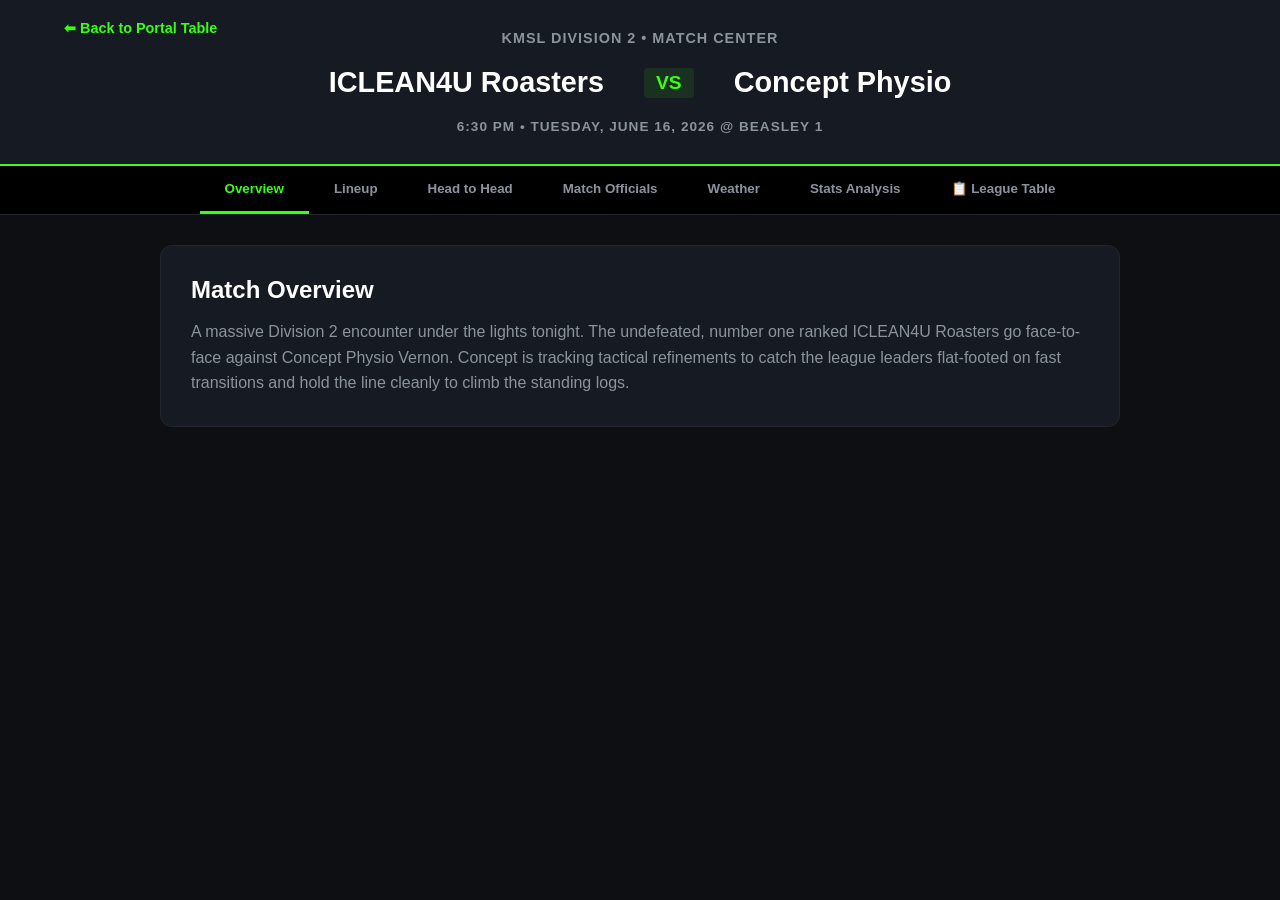
==== match-report.html @ e904fe60 "Add files via upload" ====
<!DOCTYPE html>
<html lang="en">
<head>
    <meta charset="UTF-8">
    <meta name="viewport" content="width=device-width, initial-scale=1.0">
    <title>KMSL Match Center | Live Report</title>
    <link rel="stylesheet" href="styles.css">
    <style>
        .match-center-header { background: #161a22; border-bottom: 2px solid var(--accent); padding: 30px 10%; text-align: center; position: relative; }
        .back-link { position: absolute; top: 20px; left: 5%; color: var(--accent); text-decoration: none; font-weight: 600; font-size: 0.9rem; }
        .match-vs-display { display: flex; align-items: center; justify-content: center; gap: 40px; margin: 20px 0; font-size: 1.8rem; font-weight: 800; }
        .match-meta-info { color: var(--text-muted); font-size: 0.9rem; font-weight: 600; text-transform: uppercase; letter-spacing: 1px; }
        .match-tabs-navbar { display: flex; justify-content: center; background: #000; border-bottom: 1px solid #21262d; overflow-x: auto; }
        .match-tab-btn { background: transparent; border: none; color: var(--text-muted); padding: 15px 25px; font-weight: 600; cursor: pointer; border-bottom: 3px solid transparent; white-space: nowrap; transition: 0.2s; }
        .match-tab-btn.active, .match-tab-btn:hover { color: var(--accent); border-bottom-color: var(--accent); }
        .content-container { max-width: 1000px; margin: 30px auto; padding: 0 20px; }
        .report-tab-pane { background: var(--card-dark); border: 1px solid #21262d; border-radius: 12px; padding: 30px; display: none; animation: fadeIn 0.3s ease; }
        .report-tab-pane.active { display: block; }
        .grid-2col { display: grid; grid-template-columns: repeat(auto-fit, minmax(280px, 1fr)); gap: 20px; }
        .metric-line { display: flex; justify-content: space-between; padding: 10px 0; border-bottom: 1px solid #21262d; font-size: 0.95rem; }
    </style>
</head>
<body>

    <!-- STAGE HEADER CONTROLS -->
    <header class="match-center-header">
        <a href="index.html" class="back-link">⬅ Back to Portal Table</a>
        <div class="match-meta-info">KMSL Division 2 • Match Center</div>
        <div class="match-vs-display">
            <span id="homeTeamName">Home Team</span>
            <span style="color:var(--accent); font-size: 1.2rem; background: rgba(57,255,20,0.1); padding: 4px 12px; border-radius: 4px;">VS</span>
            <span id="awayTeamName">Visiting Team</span>
        </div>
        <div id="matchTimeLocation" class="match-meta-info" style="color:var(--text-muted); font-size:0.85rem;">6:30 PM @ Beasley 1</div>
    </header>

    <!-- LIVE SUB-TAB NAVIGATION STRIP -->
    <nav class="match-tabs-navbar">
        <button class="match-tab-btn active" onclick="switchReportTab(event, 'overview')">Overview</button>
        <button class="match-tab-btn" onclick="switchReportTab(event, 'lineup')">Lineup</button>
        <button class="match-tab-btn" onclick="switchReportTab(event, 'h2h')">Head to Head</button>
        <button class="match-tab-btn" onclick="switchReportTab(event, 'officials')">Match Officials</button>
        <button class="match-tab-btn" onclick="switchReportTab(event, 'weather')">Weather</button>
        <button class="match-tab-btn" onclick="switchReportTab(event, 'stats')">Stats Analysis</button>
        <button class="match-tab-btn" onclick="window.location.href='index.html#standings-section'">📋 League Table</button>
    </nav>

    <!-- WORKSPACE RELEASES PANES -->
    <main class="content-container">
        
        <!-- 1. OVERVIEW PANE -->
        <div id="overview" class="report-tab-pane active">
            <h2>Match Overview</h2>
            <p id="overviewText" style="margin-top:15px; color:var(--text-muted); line-height:1.6;"></p>
        </div>

        <!-- 2. LINEUP PANE -->
        <div id="lineup" class="report-tab-pane">
            <h2>Official Team Lineups</h2>
            <div class="grid-2col" style="margin-top:20px;">
                <div>
                    <h3 id="lineupHomeTitle" style="color:var(--accent); margin-bottom:10px;">Home</h3>
                    <div id="homeLineupList" style="color:var(--text-muted); line-height:1.8;">Roster data locked until match check-in.</div>
                </div>
                <div>
                    <h3 id="lineupAwayTitle" style="color:var(--accent); margin-bottom:10px;">Away</h3>
                    <div id="awayLineupList" style="color:var(--text-muted); line-height:1.8;">Roster data locked until match check-in.</div>
                </div>
            </div>
        </div>

        <!-- 3. HEAD TO HEAD PANE -->
        <div id="h2h" class="report-tab-pane">
            <h2>Historical Comparison</h2>
            <div style="margin-top:20px;">
                <div class="metric-line"><span>Recent Match Forms</span><span style="color:var(--accent)">W - D - W vs L - L - W</span></div>
                <div class="metric-line"><span>Average Goals Per Match</span><span>3.2 vs 1.1</span></div>
                <div class="metric-line"><span>Clean Sheets Cleared</span><span>4 vs 1</span></div>
            </div>
        </div>

        <!-- 4. OFFICIALS PANE -->
        <div id="officials" class="report-tab-pane">
            <h2>Match Official Appointments</h2>
            <div style="margin-top:15px; color:var(--text-muted);">
                <p><strong>Center Referee:</strong> Appointed by KMSL Ref Association Pool</p>
                <p style="margin-top:10px;"><strong>Assistant Referee 1:</strong> Assigned Pool Official</p>
                <p style="margin-top:10px;"><strong>Assistant Referee 2:</strong> Assigned Pool Official</p>
            </div>
        </div>

        <!-- 5. WEATHER PANE -->
        <div id="weather" class="report-tab-pane">
            <h2>Pitch Conditions & Forecast</h2>
            <div style="margin-top:15px; color:var(--text-muted);">
                <p>☀️ <strong>Condition:</strong> Clear Skies</p>
                <p style="margin-top:10px;">🌡️ <strong>Temperature:</strong> 24°C / 75°F (Kickoff)</p>
                <p style="margin-top:10px;">💨 <strong>Wind Metrics:</strong> 8 km/h NW</p>
            </div>
        </div>

        <!-- 6. STATS PANE -->
        <div id="stats" class="report-tab-pane">
            <h2>Team Scoring Metrics</h2>
            <div style="margin-top:20px;">
                <div class="metric-line"><span>Attacking Intensity</span><span>High vs Counter-Attack Baseline</span></div>
                <div class="metric-line"><span>Possession Index Avg</span><span>58% vs 42%</span></div>
            </div>
        </div>

    </main>

    <script>
        // READING PARAMS TO DECODE MATCH DATA VARIATIONS
        const urlParams = new URLSearchParams(window.location.search);
        const matchKey = urlParams.get('match') || 'concept-iclean';

        const homeTeam = document.getElementById('homeTeamName');
        const awayTeam = document.getElementById('awayTeamName');
        const metaField = document.getElementById('matchTimeLocation');
        const overviewText = document.getElementById('overviewText');

        if (matchKey === 'concept-iclean') {
            homeTeam.innerText = "ICLEAN4U Roasters";
            awayTeam.innerText = "Concept Physio";
            metaField.innerText = "6:30 PM • Tuesday, June 16, 2026 @ Beasley 1";
            overviewText.innerText = "A massive Division 2 encounter under the lights tonight. The undefeated, number one ranked ICLEAN4U Roasters go face-to-face against Concept Physio Vernon. Concept is tracking tactical refinements to catch the league leaders flat-footed on fast transitions and hold the line cleanly to climb the standing logs.";
            
            document.getElementById('lineupHomeTitle').innerText = "ICLEAN4U Roasters";
            document.getElementById('lineupAwayTitle').innerText = "Concept Physio";
            document.getElementById('homeLineupList').innerHTML = "⚽ Marvin Morgan<br>🏃 Anthony Francis<br>🏃 Jackson Zink<br>🏃 Robert Berger";
            document.getElementById('awayLineupList').innerHTML = "🌟 Kuda Machisa<br>🌟 Tapiwa Mutembwa<br>🌟 Bekim Maliqi<br>🏃 Evan Aasen";
        } else if (matchKey === 'iclean-orchard') {
            homeTeam.innerText = "ICLEAN4U Roasters";
            awayTeam.innerText = "Orchard Valley FC";
            metaField.innerText = "7:00 PM • Tuesday, June 16, 2026 @ Mission 13";
            overviewText.innerText = "Mid-season showcase fixture pitting the top tier attacking line of the Roasters against a rigid, technical Orchard Valley tactical configuration.";
        } else {
            homeTeam.innerText = "Ocorp Apna United";
            awayTeam.innerText = "Red Devils FC";
            metaField.innerText = "7:00 PM • Tuesday, June 16, 2026 @ Mission 14";
            overviewText.innerText = "Mid-table battle break down as Red Devils look to deploy aggressive offensive movements to climb closer to top-four contention metrics.";
        }

        function switchReportTab(event, tabId) {
            document.querySelectorAll('.match-tab-btn').forEach(b => b.classList.remove('active'));
            document.querySelectorAll('.report-tab-pane').forEach(p => p.classList.remove('active'));
            
            event.currentTarget.classList.add('active');
            document.getElementById(tabId).classList.add('active');
        }
    </script>
</body>
</html>
---- styles.css ----
/* ==========================================================================
   1. RESET, VARIABLES & ROOT STYLES
   ========================================================================== */
* {
    margin: 0;
    padding: 0;
    box-sizing: border-box;
    font-family: 'Segoe UI', Roboto, Helvetica, Arial, sans-serif;
}

:root {
    --bg-dark: #0d0f12;
    --card-dark: #161a22;
    --text-light: #ffffff;
    --text-muted: #8b949e;
    --accent: #39ff14; /* Neon Volt Green */
    --accent-hover: #2ecc12;
    --danger: #ff453a;
    --info-blue: #007aff;
}

body {
    background-color: var(--bg-dark);
    color: var(--text-light);
    overflow-x: hidden;
}

/* ==========================================================================
   2. MATCH TICKER BANNER BAR
   ========================================================================== */
.ticker-wrap {
    width: 100%;
    overflow: hidden;
    background: #000000;
    border-bottom: 1px solid #21262d;
    padding: 10px 0;
}

.ticker {
    display: flex;
    white-space: nowrap;
    animation: marquee 25s linear infinite;
}

.ticker-item {
    display: inline-block;
    padding: 0 2rem;
    font-size: 0.85rem;
    font-weight: 600;
    color: var(--text-light);
}

/* ==========================================================================
   3. HERO HEADER SECTION
   ========================================================================== */
.hero-section {
    position: relative;
    height: 40vh;
    min-height: 320px;
    background: url('background.jpeg') no-repeat center center/cover;
    display: flex;
    align-items: center;
    padding: 0 10%;
}

.hero-overlay {
    position: absolute;
    top: 0;
    left: 0;
    width: 100%;
    height: 100%;
    background: linear-gradient(to right, rgba(13, 15, 18, 0.95) 40%, rgba(13, 15, 18, 0.4));
    z-index: 1;
}

.hero-content {
    position: relative;
    z-index: 2;
    max-width: 600px;
}

.badge {
    background: rgba(57, 255, 20, 0.15);
    color: var(--accent);
    padding: 6px 12px;
    border-radius: 20px;
    font-size: 0.8rem;
    font-weight: 700;
    text-transform: uppercase;
}

.hero-content h1 {
    font-size: clamp(2rem, 4vw, 3.2rem);
    margin-top: 15px;
    line-height: 1.1;
}

.accent-text {
    color: var(--accent);
}

.hero-content p {
    color: var(--text-muted);
    margin: 15px 0 25px 0;
}

.btn-primary {
    background-color: var(--text-light);
    color: var(--bg-dark);
    padding: 12px 24px;
    text-decoration: none;
    font-weight: 600;
    border-radius: 6px;
    transition: 0.2s ease;
}

.btn-primary:hover {
    background-color: var(--accent);
}

/* ==========================================================================
   4. GRID LAYOUT & CARD WRAPPERS
   ========================================================================== */
.container {
    max-width: 1400px;
    margin: 40px auto;
    padding: 0 30px;
}

.stats-grid {
    display: grid;
    grid-template-columns: repeat(auto-fit, minmax(350px, 1fr));
    gap: 30px;
    margin-bottom: 40px;
}

.card, .table-card {
    background-color: var(--card-dark);
    border: 1px solid #21262d;
    border-radius: 12px;
    padding: 24px;
    margin-bottom: 30px;
}

.card h2, .table-card h2, .fixtures-section h2 {
    font-size: 1.25rem;
    margin-bottom: 20px;
    border-bottom: 2px solid #21262d;
    padding-bottom: 10px;
}

/* ==========================================================================
   5. LEADERBOARD WIDGETS
   ========================================================================== */
.player-row {
    display: flex;
    align-items: center;
    padding: 12px 0;
    border-bottom: 1px solid #21262d;
    transition: background-color 0.15s ease;
}

.clickable-player:hover {
    background-color: rgba(255, 255, 255, 0.03);
    cursor: pointer;
}

.clickable-player:hover .player-name {
    color: var(--accent);
}

.rank {
    font-weight: 800;
    width: 25px;
    color: var(--text-muted);
}

.player-avatar {
    width: 45px;
    height: 45px;
    border-radius: 50%;
    overflow: hidden;
    margin-right: 15px;
    border: 2px solid #30363d;
    display: flex;
    align-items: center;
    justify-content: center;
}

.avatar-placeholder {
    width: 100%;
    height: 100%;
    background-color: #21262d;
    display: flex;
    align-items: center;
    justify-content: center;
    font-size: 1.1rem;
    color: var(--text-muted);
}

.avatar-img {
    width: 100%;
    height: 100%;
    object-fit: cover;
}

.player-info {
    flex-grow: 1;
}

.player-name {
    display: block;
    font-weight: 600;
    transition: color 0.15s ease;
}

.player-team {
    display: block;
    font-size: 0.8rem;
    color: var(--text-muted);
}

.stat-count {
    font-weight: 700;
    color: var(--accent);
}

/* ==========================================================================
   6. SCROLLABLE NOTICEBOARD NEWS FEED COMPONENTS
   ========================================================================== */
.scrollable-news-container {
    max-height: 290px;
    overflow-y: auto;
    padding-right: 5px;
}

/* Custom modern scrollbar styles for noticeboard box */
.scrollable-news-container::-webkit-scrollbar, .roster-scroll-list::-webkit-scrollbar {
    width: 6px;
}
.scrollable-news-container::-webkit-scrollbar-track, .roster-scroll-list::-webkit-scrollbar-track {
    background: rgba(0,0,0,0.1);
}
.scrollable-news-container::-webkit-scrollbar-thumb, .roster-scroll-list::-webkit-scrollbar-thumb {
    background: #30363d;
    border-radius: 3px;
}

.news-item {
    padding: 15px;
    border-radius: 8px;
    margin-bottom: 12px;
}
.news-item:last-child {
    margin-bottom: 0;
}

.match-hype-card {
    background: rgba(0, 122, 255, 0.05);
    border-left: 4px solid var(--info-blue);
}

.current-ban {
    background: rgba(255, 69, 58, 0.05);
    border-left: 4px solid var(--danger);
}

.news-header-with-img {
    display: flex;
    justify-content: space-between;
    align-items: center;
    margin-bottom: 10px;
}

.news-avatar-box {
    width: 45px;
    height: 45px;
    border-radius: 6px;
    overflow: hidden;
    border: 1px solid var(--danger);
}

.news-avatar-img {
    width: 100%;
    height: 100%;
    object-fit: cover;
}

.news-tag {
    font-size: 0.65rem;
    text-transform: uppercase;
    font-weight: 700;
    padding: 2px 6px;
    border-radius: 4px;
    display: inline-block;
    margin-bottom: 5px;
}

.match-day { background-color: rgba(0, 122, 255, 0.2); color: var(--info-blue); }
.disciplinary { background-color: rgba(255, 69, 58, 0.2); color: var(--danger); }

/* ==========================================================================
   7. SORT CONTROLS & STANDINGS TABLE
   ========================================================================== */
.team-filter-bar {
    display: flex;
    gap: 12px;
    margin-bottom: 20px;
    flex-wrap: wrap;
}

.filter-btn {
    background-color: #21262d;
    border: 1px solid #30363d;
    color: var(--text-light);
    padding: 8px 16px;
    border-radius: 6px;
    cursor: pointer;
    font-weight: 600;
    font-size: 0.9rem;
    transition: 0.2s ease;
}

.filter-btn:hover, .filter-btn.active {
    background-color: var(--accent);
    color: #000;
    border-color: var(--accent);
}

.table-responsive {
    width: 100%;
    overflow-x: auto;
}

.standings-table {
    width: 100%;
    border-collapse: collapse;
    text-align: center;
    font-size: 0.95rem;
}

.standings-table th, .standings-table td {
    padding: 14px 12px;
    border-bottom: 1px solid #21262d;
}

.standings-table th {
    background-color: #000000;
    color: var(--text-muted);
    font-weight: 600;
    text-transform: uppercase;
    font-size: 0.8rem;
}

.text-left { text-align: left !important; }
.team-row { transition: background-color 0.15s ease; }
.team-row:hover { background-color: #1c212b !important; cursor: pointer; }
.team-row:hover .clickable-team { color: var(--accent); }
.user-team-row { background-color: rgba(57, 255, 20, 0.04) !important; border-left: 4px solid var(--accent); }
.selected-row-glow { background-color: #21262d !important; border-left: 4px solid var(--accent); }

/* ==========================================================================
   8. TEAM PROFILE SLIDE PANE
   ========================================================================== */
.team-details-pane {
    background: #1c212b;
    border: 2px solid var(--accent);
    border-radius: 8px;
    padding: 20px;
    margin-bottom: 25px;
    animation: fadeIn 0.3s ease;
}

.pane-header {
    display: flex;
    justify-content: space-between;
    align-items: center;
    border-bottom: 1px solid #30363d;
    padding-bottom: 10px;
    margin-bottom: 15px;
}

.close-pane {
    background: rgba(255, 69, 58, 0.1);
    border: 1px solid var(--danger);
    color: var(--danger);
    font-weight: 700;
    cursor: pointer;
    padding: 6px 12px;
    border-radius: 4px;
}

.pane-content-grid {
    display: grid;
    grid-template-columns: repeat(auto-fit, minmax(280px, 1fr));
    gap: 25px;
}

.pane-column h4 {
    font-size: 0.85rem;
    color: var(--text-muted);
    margin-bottom: 10px;
    text-transform: uppercase;
    letter-spacing: 0.5px;
}

.jersey-swatch-row { display: flex; gap: 15px; margin-bottom: 15px; }
.jersey-chip { display: flex; align-items: center; gap: 8px; font-size: 0.9rem; background: var(--card-dark); padding: 6px 12px; border-radius: 4px; border: 1px solid #30363d; }
.swatch { width: 16px; height: 16px; border-radius: 3px; display: inline-block; }
.swatch.blue { background-color: #1e40af; }
.swatch.red { background-color: #b91c1c; }
.swatch.gray { background-color: #4b5563; }
.swatch.yellow { background-color: #facc15; }
.swatch.black { background-color: #000000; }

.roster-scroll-list { max-height: 250px; overflow-y: auto; border: 1px solid #30363d; background: var(--card-dark); border-radius: 6px; padding: 10px; }
.roster-player-line { font-size: 0.9rem; padding: 8px 5px; border-bottom: 1px solid #21262d; }
.roster-player-line:last-child { border-bottom: none; }
.pane-thumb { width: 45px; height: 45px; border-radius: 50%; object-fit: cover; border: 2px solid var(--accent); }

/* ==========================================================================
   9. INTERACTIVE POPUP MODALS & LIGHTBOX VIEWERS
   ========================================================================== */
.modal-backdrop { position: fixed; top: 0; left: 0; width: 100%; height: 100%; background-color: rgba(0, 0, 0, 0.85); z-index: 1000; display: flex; align-items: center; justify-content: center; padding: 20px; backdrop-filter: blur(4px); }
.player-card-modal { background-color: var(--card-dark); border: 2px solid var(--accent); border-radius: 16px; width: 100%; max-width: 380px; padding: 30px; position: relative; text-align: center; animation: fadeIn 0.25s cubic-bezier(0.175, 0.885, 0.32, 1.275); }
.close-modal { position: absolute; top: 15px; right: 15px; background: transparent; border: none; color: var(--text-muted); font-size: 1.2rem; cursor: pointer; transition: color 0.15s ease; }
.close-modal:hover { color: #fff; }
.modal-card-header { display: flex; flex-direction: column; align-items: center; margin-bottom: 25px; }
.modal-avatar-circle { width: 90px; height: 90px; border-radius: 50%; background-color: #21262d; border: 3px solid var(--accent); display: flex; align-items: center; justify-content: center; font-size: 2rem; margin-bottom: 15px; overflow: hidden; }
.modal-player-team { font-size: 0.85rem; color: var(--accent); text-transform: uppercase; font-weight: 700; margin-top: 5px; letter-spacing: 0.5px; }
.modal-stats-grid { display: grid; grid-template-columns: repeat(3, 1fr); gap: 15px; }
.modal-stat-box { background: #0d0f12; border: 1px solid #30363d; padding: 12px; border-radius: 8px; }
.stat-lbl { display: block; font-size: 0.75rem; color: var(--text-muted); text-transform: uppercase; margin-bottom: 5px; }
.stat-val { font-size: 1.4rem; font-weight: 800; color: #fff; }

.lightbox-overlay { position: fixed; top: 0; left: 0; width: 100vw; height: 100vh; background-color: rgba(0, 0, 0, 0.95); z-index: 2000; display: flex; align-items: center; justify-content: center; backdrop-filter: blur(8px); cursor: zoom-out; }
.lightbox-content { max-width: 90%; max-height: 85vh; object-fit: contain; border: 3px solid var(--accent); border-radius: 8px; box-shadow: 0 0 30px rgba(57, 255, 20, 0.2); animation: zoomEffect 0.2s ease-out; }
.lightbox-close { position: absolute; top: 25px; right: 30px; background: rgba(255, 69, 58, 0.15); border: 1px solid var(--danger); color: var(--danger); font-weight: 700; padding: 10px 20px; border-radius: 6px; cursor: pointer; font-size: 0.9rem; transition: 0.2s ease; }
.lightbox-close:hover { background: var(--danger); color: #fff; }
.clickable-photo { transition: transform 0.15s ease, border-color 0.15s ease; }
.clickable-photo:hover { transform: scale(1.08); border-color: var(--accent) !important; }

/* ==========================================================================
   12. INTERACTIVE FIXTURES & MATCH SCHEDULE
   ========================================================================== */
.fixtures-grid { display: flex; flex-direction: column; gap: 15px; }
.fixture-row { background-color: var(--card-dark); border: 1px solid #21262d; border-radius: 8px; padding: 15px 25px; display: flex; justify-content: space-between; align-items: center; flex-wrap: wrap; gap: 15px; }
.user-game { border-left: 4px solid var(--accent); }
.fix-time { font-weight: 700; color: var(--text-muted); font-size: 0.9rem; }
.fix-teams { flex-grow: 1; font-weight: 600; font-size: 1.05rem; display: flex; align-items: center; gap: 15px; }
.vs { color: var(--accent); font-size: 0.8rem; font-weight: 800; }
.map-link { background-color: #21262d; color: var(--text-light); padding: 8px 16px; border-radius: 6px; text-decoration: none; font-size: 0.85rem; font-weight: 600; transition: 0.2s ease; border: 1px solid #30363d; }
.map-link:hover { background-color: var(--accent); color: #000; }

.interactive-fixture { transition: background-color 0.15s ease; cursor: pointer; }
.interactive-fixture:hover { background-color: #1c212b !important; border-color: var(--accent); }

/* ==========================================================================
   13. MARKETING UPSELL FOOTER COMPONENT
   ========================================================================== */
.upsell-section { background: linear-gradient(135deg, #161a22 0%, #0d0f12 100%); border: 2px dashed var(--accent); border-radius: 12px; padding: 40px; text-align: center; margin-top: 50px; }
.btn-accent { background-color: var(--accent); color: #000; padding: 12px 24px; text-decoration: none; font-weight: 700; border-radius: 6px; display: inline-block; transition: 0.2s ease; }
.btn-accent:hover { background-color: var(--accent-hover); transform: translateY(-2px); }

/* ==========================================================================
   14. KEYFRAME ENGINE ANIMATIONS
   ========================================================================== */
@keyframes marquee { 0% { transform: translate3d(0, 0, 0); } 100% { transform: translate3d(-50%, 0, 0); } }
@keyframes fadeIn { from { opacity: 0; transform: translateY(-8px); } to { opacity: 1; transform: translateY(0); } }
@keyframes zoomEffect { from { transform: scale(0.95); opacity: 0; } to { transform: scale(1); opacity: 1; } }

/* ==========================================================================
   15. MOBILE BREAKPOINTS
   ========================================================================== */
@media(max-width: 768px) {
    .container { padding: 0 15px; }
    .fixture-row { flex-direction: column; align-items: flex-start; }
    .fix-teams { flex-direction: column; align-items: flex-start; gap: 5px; }
    .vs { display: none; }
}
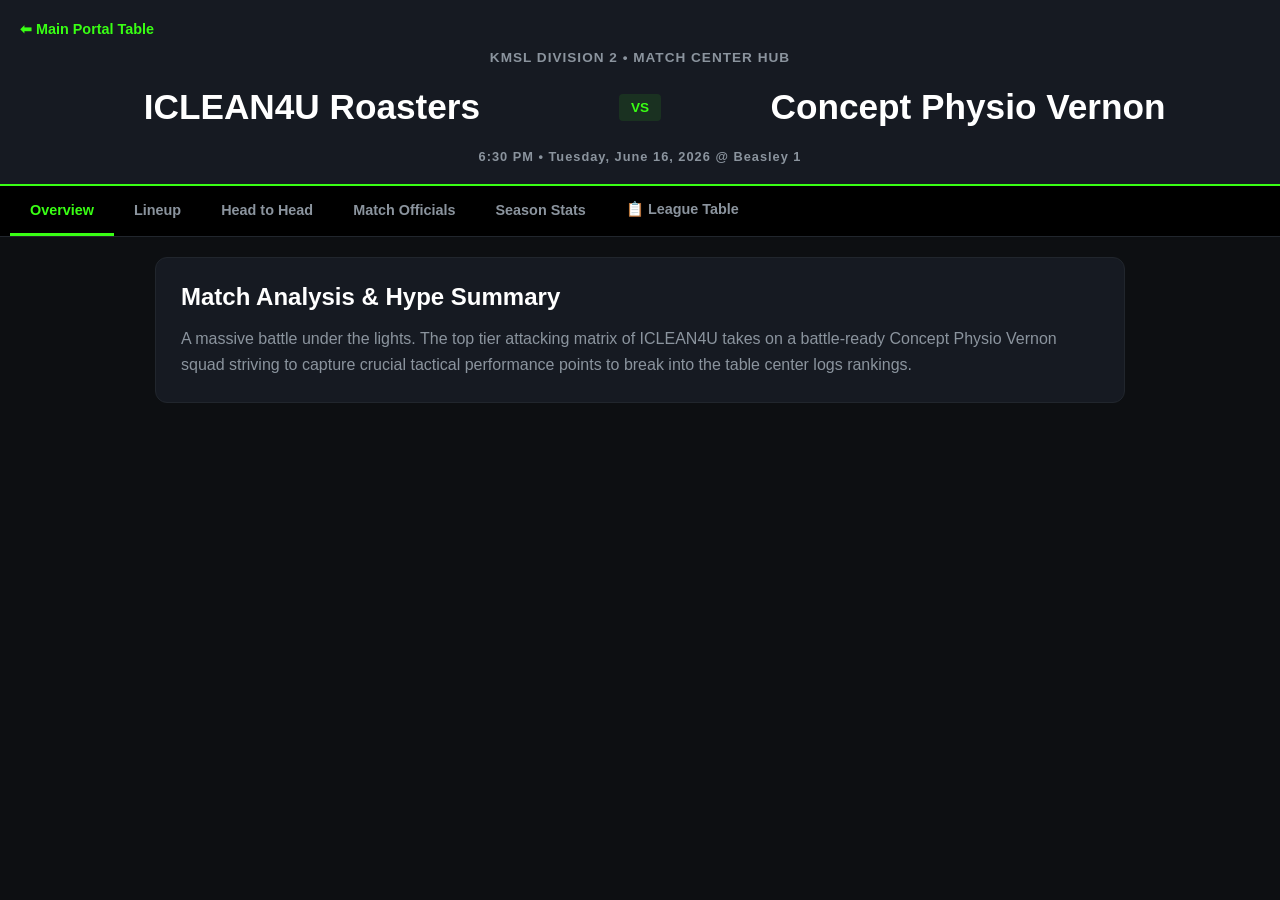
==== commit 1a75be6b: "Add files via upload" ====
--- a/match-report.html
+++ b/match-report.html
@@ -3,58 +3,40 @@
 <head>
     <meta charset="UTF-8">
     <meta name="viewport" content="width=device-width, initial-scale=1.0">
-    <title>KMSL Match Center | Live Report</title>
+    <title>KMSL Match Center | Live Report Central</title>
     <link rel="stylesheet" href="styles.css">
-    <style>
-        .match-center-header { background: #161a22; border-bottom: 2px solid var(--accent); padding: 30px 10%; text-align: center; position: relative; }
-        .back-link { position: absolute; top: 20px; left: 5%; color: var(--accent); text-decoration: none; font-weight: 600; font-size: 0.9rem; }
-        .match-vs-display { display: flex; align-items: center; justify-content: center; gap: 40px; margin: 20px 0; font-size: 1.8rem; font-weight: 800; }
-        .match-meta-info { color: var(--text-muted); font-size: 0.9rem; font-weight: 600; text-transform: uppercase; letter-spacing: 1px; }
-        .match-tabs-navbar { display: flex; justify-content: center; background: #000; border-bottom: 1px solid #21262d; overflow-x: auto; }
-        .match-tab-btn { background: transparent; border: none; color: var(--text-muted); padding: 15px 25px; font-weight: 600; cursor: pointer; border-bottom: 3px solid transparent; white-space: nowrap; transition: 0.2s; }
-        .match-tab-btn.active, .match-tab-btn:hover { color: var(--accent); border-bottom-color: var(--accent); }
-        .content-container { max-width: 1000px; margin: 30px auto; padding: 0 20px; }
-        .report-tab-pane { background: var(--card-dark); border: 1px solid #21262d; border-radius: 12px; padding: 30px; display: none; animation: fadeIn 0.3s ease; }
-        .report-tab-pane.active { display: block; }
-        .grid-2col { display: grid; grid-template-columns: repeat(auto-fit, minmax(280px, 1fr)); gap: 20px; }
-        .metric-line { display: flex; justify-content: space-between; padding: 10px 0; border-bottom: 1px solid #21262d; font-size: 0.95rem; }
-    </style>
 </head>
 <body>
 
-    <!-- STAGE HEADER CONTROLS -->
     <header class="match-center-header">
-        <a href="index.html" class="back-link">⬅ Back to Portal Table</a>
-        <div class="match-meta-info">KMSL Division 2 • Match Center</div>
+        <div class="back-link-wrapper">
+            <a href="index.html" class="back-link">⬅ Main Portal Table</a>
+        </div>
+        <div class="match-meta-info">KMSL Division 2 • Match Center Hub</div>
         <div class="match-vs-display">
-            <span id="homeTeamName">Home Team</span>
-            <span style="color:var(--accent); font-size: 1.2rem; background: rgba(57,255,20,0.1); padding: 4px 12px; border-radius: 4px;">VS</span>
-            <span id="awayTeamName">Visiting Team</span>
+            <a class="club-name-link" id="homeLink" href="team-hub.html?team=all">Home Team</a>
+            <span class="vs-badge">VS</span>
+            <a class="club-name-link" id="awayLink" href="team-hub.html?team=all">Visiting Team</a>
         </div>
-        <div id="matchTimeLocation" class="match-meta-info" style="color:var(--text-muted); font-size:0.85rem;">6:30 PM @ Beasley 1</div>
+        <div id="matchTimeLocation" class="match-meta-info" style="color:var(--text-muted); font-size:0.8rem; text-transform:none;">6:30 PM @ Beasley 1</div>
     </header>
 
-    <!-- LIVE SUB-TAB NAVIGATION STRIP -->
     <nav class="match-tabs-navbar">
         <button class="match-tab-btn active" onclick="switchReportTab(event, 'overview')">Overview</button>
         <button class="match-tab-btn" onclick="switchReportTab(event, 'lineup')">Lineup</button>
         <button class="match-tab-btn" onclick="switchReportTab(event, 'h2h')">Head to Head</button>
         <button class="match-tab-btn" onclick="switchReportTab(event, 'officials')">Match Officials</button>
-        <button class="match-tab-btn" onclick="switchReportTab(event, 'weather')">Weather</button>
-        <button class="match-tab-btn" onclick="switchReportTab(event, 'stats')">Stats Analysis</button>
+        <button class="match-tab-btn" onclick="switchReportTab(event, 'stats')">Season Stats</button>
         <button class="match-tab-btn" onclick="window.location.href='index.html#standings-section'">📋 League Table</button>
     </nav>
 
-    <!-- WORKSPACE RELEASES PANES -->
     <main class="content-container">
         
-        <!-- 1. OVERVIEW PANE -->
         <div id="overview" class="report-tab-pane active">
-            <h2>Match Overview</h2>
-            <p id="overviewText" style="margin-top:15px; color:var(--text-muted); line-height:1.6;"></p>
+            <h2>Match Analysis & Hype Summary</h2>
+            <p id="overviewText" style="margin-top:15px; color:var(--text-muted); line-height:1.6;">Match insights pending...</p>
         </div>
 
-        <!-- 2. LINEUP PANE -->
         <div id="lineup" class="report-tab-pane">
             <h2>Official Team Lineups</h2>
             <div class="grid-2col" style="margin-top:20px;">
@@ -69,83 +51,72 @@
             </div>
         </div>
 
-        <!-- 3. HEAD TO HEAD PANE -->
         <div id="h2h" class="report-tab-pane">
-            <h2>Historical Comparison</h2>
+            <h2>Historical Records</h2>
             <div style="margin-top:20px;">
                 <div class="metric-line"><span>Recent Match Forms</span><span style="color:var(--accent)">W - D - W vs L - L - W</span></div>
-                <div class="metric-line"><span>Average Goals Per Match</span><span>3.2 vs 1.1</span></div>
-                <div class="metric-line"><span>Clean Sheets Cleared</span><span>4 vs 1</span></div>
+                <div class="metric-line"><span>Average Goals Index</span><span>3.2 vs 1.1</span></div>
             </div>
         </div>
 
-        <!-- 4. OFFICIALS PANE -->
         <div id="officials" class="report-tab-pane">
-            <h2>Match Official Appointments</h2>
+            <h2>Official Assignments</h2>
             <div style="margin-top:15px; color:var(--text-muted);">
-                <p><strong>Center Referee:</strong> Appointed by KMSL Ref Association Pool</p>
-                <p style="margin-top:10px;"><strong>Assistant Referee 1:</strong> Assigned Pool Official</p>
-                <p style="margin-top:10px;"><strong>Assistant Referee 2:</strong> Assigned Pool Official</p>
+                <p><strong>Ref Coordinator:</strong> Assignment Pool Pending</p>
+                <p style="margin-top:10px;"><strong>AR1:</strong> Assigned pool official</p>
             </div>
         </div>
 
-        <!-- 5. WEATHER PANE -->
-        <div id="weather" class="report-tab-pane">
-            <h2>Pitch Conditions & Forecast</h2>
-            <div style="margin-top:15px; color:var(--text-muted);">
-                <p>☀️ <strong>Condition:</strong> Clear Skies</p>
-                <p style="margin-top:10px;">🌡️ <strong>Temperature:</strong> 24°C / 75°F (Kickoff)</p>
-                <p style="margin-top:10px;">💨 <strong>Wind Metrics:</strong> 8 km/h NW</p>
-            </div>
-        </div>
-
-        <!-- 6. STATS PANE -->
         <div id="stats" class="report-tab-pane">
-            <h2>Team Scoring Metrics</h2>
+            <h2>Tactical Comparison</h2>
             <div style="margin-top:20px;">
-                <div class="metric-line"><span>Attacking Intensity</span><span>High vs Counter-Attack Baseline</span></div>
-                <div class="metric-line"><span>Possession Index Avg</span><span>58% vs 42%</span></div>
+                <div class="metric-line"><span>Possession Metrics Avg</span><span>58% vs 42%</span></div>
+                <div class="metric-line"><span>Attacking Pressure Avg</span><span>High Intensity vs Mid-Block Counter</span></div>
             </div>
         </div>
 
     </main>
 
     <script>
-        // READING PARAMS TO DECODE MATCH DATA VARIATIONS
         const urlParams = new URLSearchParams(window.location.search);
         const matchKey = urlParams.get('match') || 'concept-iclean';
 
-        const homeTeam = document.getElementById('homeTeamName');
-        const awayTeam = document.getElementById('awayTeamName');
+        const homeName = document.getElementById('homeLink');
+        const awayName = document.getElementById('awayLink');
         const metaField = document.getElementById('matchTimeLocation');
         const overviewText = document.getElementById('overviewText');
 
         if (matchKey === 'concept-iclean') {
-            homeTeam.innerText = "ICLEAN4U Roasters";
-            awayTeam.innerText = "Concept Physio";
+            homeName.innerText = "ICLEAN4U Roasters";
+            awayName.innerText = "Concept Physio Vernon";
+            homeName.href = "team-hub.html?team=iclean";
+            awayName.href = "team-hub.html?team=concept";
             metaField.innerText = "6:30 PM • Tuesday, June 16, 2026 @ Beasley 1";
-            overviewText.innerText = "A massive Division 2 encounter under the lights tonight. The undefeated, number one ranked ICLEAN4U Roasters go face-to-face against Concept Physio Vernon. Concept is tracking tactical refinements to catch the league leaders flat-footed on fast transitions and hold the line cleanly to climb the standing logs.";
+            overviewText.innerText = "A massive battle under the lights. The top tier attacking matrix of ICLEAN4U takes on a battle-ready Concept Physio Vernon squad striving to capture crucial tactical performance points to break into the table center logs rankings.";
             
             document.getElementById('lineupHomeTitle').innerText = "ICLEAN4U Roasters";
-            document.getElementById('lineupAwayTitle').innerText = "Concept Physio";
+            document.getElementById('lineupAwayTitle').innerText = "Concept Physio Vernon";
             document.getElementById('homeLineupList').innerHTML = "⚽ Marvin Morgan<br>🏃 Anthony Francis<br>🏃 Jackson Zink<br>🏃 Robert Berger";
             document.getElementById('awayLineupList').innerHTML = "🌟 Kuda Machisa<br>🌟 Tapiwa Mutembwa<br>🌟 Bekim Maliqi<br>🏃 Evan Aasen";
         } else if (matchKey === 'iclean-orchard') {
-            homeTeam.innerText = "ICLEAN4U Roasters";
-            awayTeam.innerText = "Orchard Valley FC";
+            homeName.innerText = "ICLEAN4U Roasters";
+            awayName.innerText = "Orchard Valley FC";
+            homeName.href = "team-hub.html?team=iclean";
+            awayName.href = "team-hub.html?team=orchard";
             metaField.innerText = "7:00 PM • Tuesday, June 16, 2026 @ Mission 13";
-            overviewText.innerText = "Mid-season showcase fixture pitting the top tier attacking line of the Roasters against a rigid, technical Orchard Valley tactical configuration.";
-        } else {
-            homeTeam.innerText = "Ocorp Apna United";
-            awayTeam.innerText = "Red Devils FC";
+            overviewText.innerText = "Undefeated league leaders ICLEAN4U face off against a calculated Orchard Valley squad working to climb into top-five bracket status.";
+        } else if (matchKey === 'ocorp-reddevils') {
+            homeName.innerText = "Ocorp Apna United";
+            awayName.innerText = "Red Devils FC";
+            homeName.href = "team-hub.html?team=ocorp";
+            awayName.href = "team-hub.html?team=red-devils";
             metaField.innerText = "7:00 PM • Tuesday, June 16, 2026 @ Mission 14";
-            overviewText.innerText = "Mid-table battle break down as Red Devils look to deploy aggressive offensive movements to climb closer to top-four contention metrics.";
+            overviewText.innerText = "Mid-table warfare under the lights as Red Devils bring heavy counter-pressing strategy to challenge Ocorp's physical home layout lines.";
         }
 
         function switchReportTab(event, tabId) {
             document.querySelectorAll('.match-tab-btn').forEach(b => b.classList.remove('active'));
             document.querySelectorAll('.report-tab-pane').forEach(p => p.classList.remove('active'));
-            
             event.currentTarget.classList.add('active');
             document.getElementById(tabId).classList.add('active');
         }
--- a/styles.css
+++ b/styles.css
@@ -226,7 +226,7 @@
 }
 
 /* ==========================================================================
-   6. SCROLLABLE NOTICEBOARD NEWS FEED COMPONENTS
+   6. SCROLLABLE NOTICEBOARD COMPONENTS
    ========================================================================== */
 .scrollable-news-container {
     max-height: 290px;
@@ -234,7 +234,6 @@
     padding-right: 5px;
 }
 
-/* Custom modern scrollbar styles for noticeboard box */
 .scrollable-news-container::-webkit-scrollbar, .roster-scroll-list::-webkit-scrollbar {
     width: 6px;
 }
@@ -257,11 +256,13 @@
 
 .match-hype-card {
     background: rgba(0, 122, 255, 0.05);
+    border: 1px solid rgba(0, 122, 255, 0.15);
     border-left: 4px solid var(--info-blue);
 }
 
 .current-ban {
     background: rgba(255, 69, 58, 0.05);
+    border: 1px solid rgba(255, 69, 58, 0.15);
     border-left: 4px solid var(--danger);
 }
 
@@ -278,6 +279,8 @@
     border-radius: 6px;
     overflow: hidden;
     border: 1px solid var(--danger);
+    flex-shrink: 0;
+    margin-left: 10px;
 }
 
 .news-avatar-img {
@@ -360,66 +363,7 @@
 .selected-row-glow { background-color: #21262d !important; border-left: 4px solid var(--accent); }
 
 /* ==========================================================================
-   8. TEAM PROFILE SLIDE PANE
-   ========================================================================== */
-.team-details-pane {
-    background: #1c212b;
-    border: 2px solid var(--accent);
-    border-radius: 8px;
-    padding: 20px;
-    margin-bottom: 25px;
-    animation: fadeIn 0.3s ease;
-}
-
-.pane-header {
-    display: flex;
-    justify-content: space-between;
-    align-items: center;
-    border-bottom: 1px solid #30363d;
-    padding-bottom: 10px;
-    margin-bottom: 15px;
-}
-
-.close-pane {
-    background: rgba(255, 69, 58, 0.1);
-    border: 1px solid var(--danger);
-    color: var(--danger);
-    font-weight: 700;
-    cursor: pointer;
-    padding: 6px 12px;
-    border-radius: 4px;
-}
-
-.pane-content-grid {
-    display: grid;
-    grid-template-columns: repeat(auto-fit, minmax(280px, 1fr));
-    gap: 25px;
-}
-
-.pane-column h4 {
-    font-size: 0.85rem;
-    color: var(--text-muted);
-    margin-bottom: 10px;
-    text-transform: uppercase;
-    letter-spacing: 0.5px;
-}
-
-.jersey-swatch-row { display: flex; gap: 15px; margin-bottom: 15px; }
-.jersey-chip { display: flex; align-items: center; gap: 8px; font-size: 0.9rem; background: var(--card-dark); padding: 6px 12px; border-radius: 4px; border: 1px solid #30363d; }
-.swatch { width: 16px; height: 16px; border-radius: 3px; display: inline-block; }
-.swatch.blue { background-color: #1e40af; }
-.swatch.red { background-color: #b91c1c; }
-.swatch.gray { background-color: #4b5563; }
-.swatch.yellow { background-color: #facc15; }
-.swatch.black { background-color: #000000; }
-
-.roster-scroll-list { max-height: 250px; overflow-y: auto; border: 1px solid #30363d; background: var(--card-dark); border-radius: 6px; padding: 10px; }
-.roster-player-line { font-size: 0.9rem; padding: 8px 5px; border-bottom: 1px solid #21262d; }
-.roster-player-line:last-child { border-bottom: none; }
-.pane-thumb { width: 45px; height: 45px; border-radius: 50%; object-fit: cover; border: 2px solid var(--accent); }
-
-/* ==========================================================================
-   9. INTERACTIVE POPUP MODALS & LIGHTBOX VIEWERS
+   8. INTERACTIVE POPUP MODALS & LIGHTBOX VIEWERS
    ========================================================================== */
 .modal-backdrop { position: fixed; top: 0; left: 0; width: 100%; height: 100%; background-color: rgba(0, 0, 0, 0.85); z-index: 1000; display: flex; align-items: center; justify-content: center; padding: 20px; backdrop-filter: blur(4px); }
 .player-card-modal { background-color: var(--card-dark); border: 2px solid var(--accent); border-radius: 16px; width: 100%; max-width: 380px; padding: 30px; position: relative; text-align: center; animation: fadeIn 0.25s cubic-bezier(0.175, 0.885, 0.32, 1.275); }
@@ -441,7 +385,7 @@
 .clickable-photo:hover { transform: scale(1.08); border-color: var(--accent) !important; }
 
 /* ==========================================================================
-   12. INTERACTIVE FIXTURES & MATCH SCHEDULE
+   9. INTERACTIVE FIXTURES & MATCH SCHEDULE
    ========================================================================== */
 .fixtures-grid { display: flex; flex-direction: column; gap: 15px; }
 .fixture-row { background-color: var(--card-dark); border: 1px solid #21262d; border-radius: 8px; padding: 15px 25px; display: flex; justify-content: space-between; align-items: center; flex-wrap: wrap; gap: 15px; }
@@ -456,25 +400,146 @@
 .interactive-fixture:hover { background-color: #1c212b !important; border-color: var(--accent); }
 
 /* ==========================================================================
-   13. MARKETING UPSELL FOOTER COMPONENT
+   10. MATCH CENTER - EXPERT MOBILE LAYOUT REWRITE
+   ========================================================================== */
+.match-center-header { 
+    background: #161a22; 
+    border-bottom: 2px solid var(--accent); 
+    padding: 20px; 
+    text-align: center; 
+    display: flex;
+    flex-direction: column;
+    align-items: center;
+    gap: 12px;
+}
+.back-link-wrapper {
+    width: 100%;
+    text-align: left;
+}
+.back-link { 
+    color: var(--accent); 
+    text-decoration: none; 
+    font-weight: 600; 
+    font-size: 0.9rem; 
+    display: inline-block;
+}
+.match-vs-display { 
+    display: flex; 
+    align-items: center; 
+    justify-content: center; 
+    gap: 15px; 
+    margin: 10px 0;
+    width: 100%;
+}
+.club-name-link { 
+    text-decoration: none; 
+    color: var(--text-light); 
+    font-weight: 800;
+    font-size: clamp(1.1rem, 3.5vw, 2.2rem);
+    transition: color 0.15s ease;
+    flex: 1;
+}
+.club-name-link:hover { 
+    color: var(--accent); 
+    text-decoration: underline; 
+}
+.vs-badge { 
+    color: var(--accent); 
+    font-size: 0.85rem; 
+    background: rgba(57,255,20,0.1); 
+    padding: 6px 12px; 
+    border-radius: 4px; 
+    font-weight: 800;
+    flex-shrink: 0;
+}
+.match-meta-info { 
+    color: var(--text-muted); 
+    font-size: 0.85rem; 
+    font-weight: 600; 
+    text-transform: uppercase; 
+    letter-spacing: 1px; 
+}
+
+/* HORIZONTAL SCROLL FOR TABS BAR (Prevents Cut-off) */
+.match-tabs-navbar { 
+    display: flex; 
+    justify-content: flex-start; 
+    background: #000000; 
+    border-bottom: 1px solid #21262d; 
+    overflow-x: auto; 
+    white-space: nowrap;
+    -webkit-overflow-scrolling: touch; /* Butter-smooth native iOS swipe */
+    padding: 0 10px;
+}
+/* Hide scrollbar lines while keeping track functionality active */
+.match-tabs-navbar::-webkit-scrollbar {
+    display: none;
+}
+.match-tab-btn { 
+    background: transparent; 
+    border: none; 
+    color: var(--text-muted); 
+    padding: 15px 20px; 
+    font-weight: 600; 
+    cursor: pointer; 
+    border-bottom: 3px solid transparent; 
+    display: inline-block;
+    transition: 0.2s; 
+    font-size: 0.9rem;
+    flex-shrink: 0;
+}
+.match-tab-btn.active, .match-tab-btn:hover { 
+    color: var(--accent); 
+    border-bottom-color: var(--accent); 
+}
+
+.content-container { max-width: 1000px; margin: 20px auto; padding: 0 15px; }
+.report-tab-pane { background: var(--card-dark); border: 1px solid #21262d; border-radius: 12px; padding: 25px; display: none; animation: fadeIn 0.3s ease; }
+.report-tab-pane.active { display: block; }
+.grid-2col { display: grid; grid-template-columns: repeat(auto-fit, minmax(250px, 1fr)); gap: 20px; }
+.metric-line { display: flex; justify-content: space-between; padding: 12px 0; border-bottom: 1px solid #21262d; font-size: 0.95rem; }
+
+/* ==========================================================================
+   11. MARKETING UPSELL FOOTER COMPONENT
    ========================================================================== */
 .upsell-section { background: linear-gradient(135deg, #161a22 0%, #0d0f12 100%); border: 2px dashed var(--accent); border-radius: 12px; padding: 40px; text-align: center; margin-top: 50px; }
 .btn-accent { background-color: var(--accent); color: #000; padding: 12px 24px; text-decoration: none; font-weight: 700; border-radius: 6px; display: inline-block; transition: 0.2s ease; }
 .btn-accent:hover { background-color: var(--accent-hover); transform: translateY(-2px); }
 
 /* ==========================================================================
-   14. KEYFRAME ENGINE ANIMATIONS
+   12. KEYFRAME ENGINE ANIMATIONS
    ========================================================================== */
 @keyframes marquee { 0% { transform: translate3d(0, 0, 0); } 100% { transform: translate3d(-50%, 0, 0); } }
 @keyframes fadeIn { from { opacity: 0; transform: translateY(-8px); } to { opacity: 1; transform: translateY(0); } }
 @keyframes zoomEffect { from { transform: scale(0.95); opacity: 0; } to { transform: scale(1); opacity: 1; } }
 
 /* ==========================================================================
-   15. MOBILE BREAKPOINTS
+   13. MOBILE MEDIA VIEWPORT BREAKPOINTS (STRICT RESPONSIVENESS)
    ========================================================================== */
 @media(max-width: 768px) {
-    .container { padding: 0 15px; }
-    .fixture-row { flex-direction: column; align-items: flex-start; }
-    .fix-teams { flex-direction: column; align-items: flex-start; gap: 5px; }
-    .vs { display: none; }
+    .container { padding: 0 12px; margin: 20px auto; }
+    
+    .team-filter-bar { display: grid; grid-template-columns: 1fr; gap: 8px; width: 100%; }
+    .filter-btn { width: 100%; text-align: center; padding: 12px; }
+    .hero-section { padding: 0 20px; height: 35vh; }
+
+    /* Stacks home and visitor titles cleanly vertically to eliminate collision */
+    .match-vs-display { 
+        flex-direction: column; 
+        gap: 8px; 
+    }
+    .club-name-link {
+        font-size: 1.4rem !important;
+        text-align: center;
+        width: 100%;
+        display: block;
+    }
+    .vs-badge {
+        margin: 2px auto;
+    }
+
+    .fixture-row { flex-direction: column; align-items: center; text-align: center; padding: 20px; }
+    .fix-teams { flex-direction: column; align-items: center; gap: 8px; width: 100%; }
+    .vs { display: inline-block; background: rgba(57, 255, 20, 0.1); padding: 2px 10px; border-radius: 4px; }
+    .map-link { width: 100%; text-align: center; margin-top: 5px; }
 }
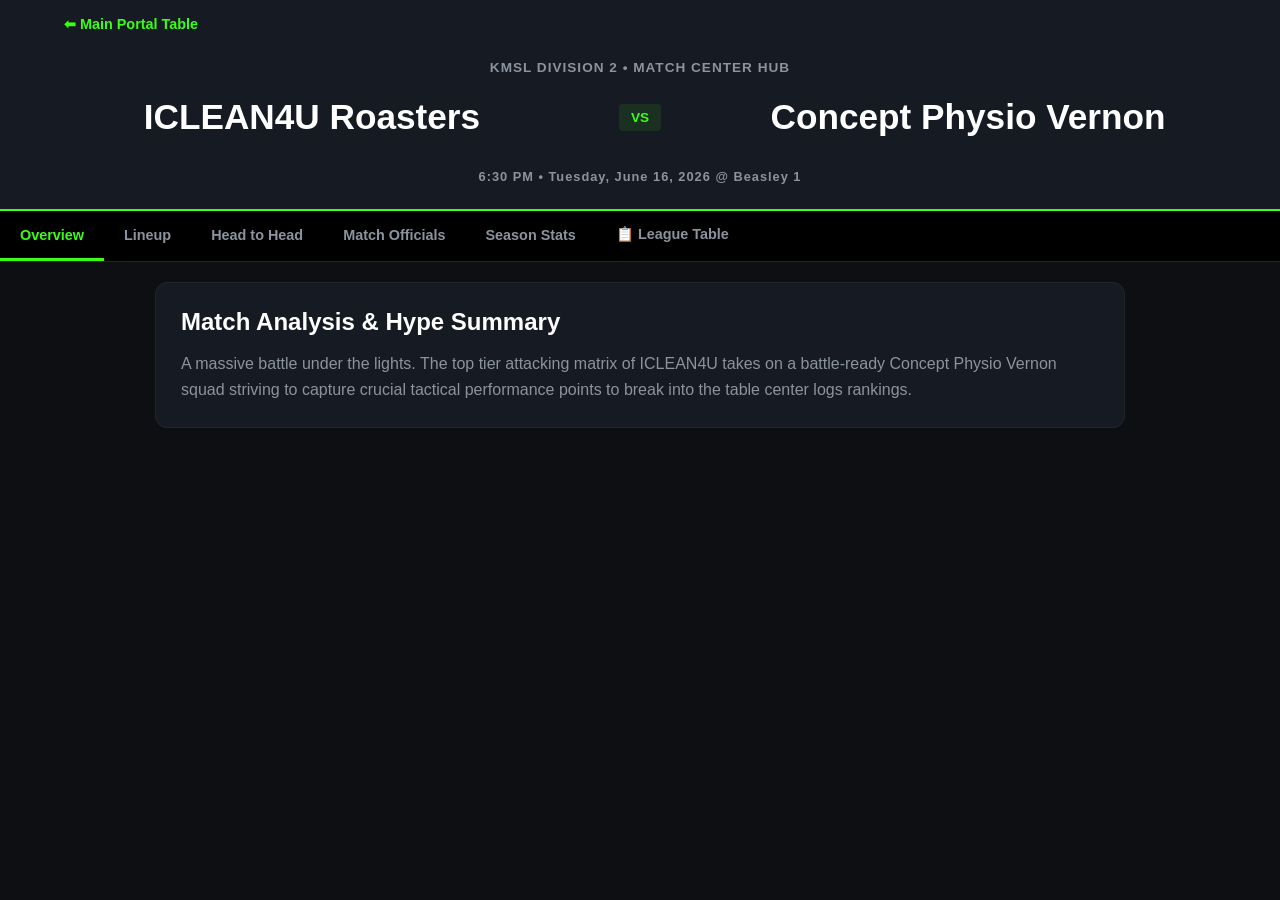
==== commit 5376aba7: "Add files via upload" ====
--- a/match-report.html
+++ b/match-report.html
@@ -4,14 +4,37 @@
     <meta charset="UTF-8">
     <meta name="viewport" content="width=device-width, initial-scale=1.0">
     <title>KMSL Match Center | Live Report Central</title>
-    <link rel="stylesheet" href="styles.css">
+    <link rel="stylesheet" href="styles.css?v=2.2">
+    <style>
+        .back-link-wrapper { position: absolute; top: 15px; left: 5%; }
+        .back-link { color: var(--accent); text-decoration: none; font-weight: 600; font-size: 0.9rem; }
+        .back-link:hover { text-decoration: underline; }
+        .match-meta-info { color: var(--text-muted); font-size: 0.85rem; font-weight: 600; text-transform: uppercase; letter-spacing: 1px; width: 100%; margin-top: 10px; }
+        .match-vs-display { display: flex; align-items: center; justify-content: center; gap: 15px; margin: 10px 0; width: 100%; }
+        .club-name-link { text-decoration: none; color: var(--text-light); font-weight: 800; font-size: clamp(1.1rem, 3.5vw, 2.2rem); transition: color 0.15s ease; flex: 1; }
+        .club-name-link:hover { color: var(--accent); text-decoration: underline; }
+        .match-center-header { background: #161a22; border-bottom: 2px solid var(--accent); padding: 50px 20px 25px 20px; text-align: center; position: relative; }
+        .vs-badge { color: var(--accent); font-size: 0.85rem; background: rgba(57,255,20,0.1); padding: 6px 12px; border-radius: 4px; font-weight: 800; flex-shrink: 0; }
+        .match-tabs-navbar { display: flex; justify-content: flex-start; background: #000000; border-bottom: 1px solid #21262d; overflow-x: auto; white-space: nowrap; -webkit-overflow-scrolling: touch; padding: 0; }
+        .match-tabs-navbar::-webkit-scrollbar { display: none; }
+        .match-tab-btn { background: transparent; border: none; color: var(--text-muted); padding: 15px 20px; font-weight: 600; cursor: pointer; border-bottom: 3px solid transparent; display: inline-block; transition: 0.2s; font-size: 0.9rem; flex-shrink: 0; }
+        .match-tab-btn:first-child { padding-left: 20px !important; }
+        .match-tab-btn.active, .match-tab-btn:hover { color: var(--accent); border-bottom-color: var(--accent); }
+        .content-container { max-width: 1000px; margin: 20px auto; padding: 0 15px; }
+        .report-tab-pane { background: var(--card-dark); border: 1px solid #21262d; border-radius: 12px; padding: 25px; display: none; animation: fadeIn 0.3s ease; }
+        .report-tab-pane.active { display: block; }
+        .metric-line { display: flex; justify-content: space-between; padding: 12px 0; border-bottom: 1px solid #21262d; font-size: 0.95rem; }
+        @media(max-width: 768px) {
+            .match-vs-display { flex-direction: column; gap: 8px; }
+            .club-name-link { font-size: 1.4rem !important; text-align: center; width: 100%; display: block; }
+            .vs-badge { margin: 2px auto; }
+        }
+    </style>
 </head>
 <body>
 
     <header class="match-center-header">
-        <div class="back-link-wrapper">
-            <a href="index.html" class="back-link">⬅ Main Portal Table</a>
-        </div>
+        <div class="back-link-wrapper"><a href="index.html" class="back-link">⬅ Main Portal Table</a></div>
         <div class="match-meta-info">KMSL Division 2 • Match Center Hub</div>
         <div class="match-vs-display">
             <a class="club-name-link" id="homeLink" href="team-hub.html?team=all">Home Team</a>
@@ -31,22 +54,49 @@
     </nav>
 
     <main class="content-container">
-        
         <div id="overview" class="report-tab-pane active">
             <h2>Match Analysis & Hype Summary</h2>
             <p id="overviewText" style="margin-top:15px; color:var(--text-muted); line-height:1.6;">Match insights pending...</p>
         </div>
 
         <div id="lineup" class="report-tab-pane">
-            <h2>Official Team Lineups</h2>
-            <div class="grid-2col" style="margin-top:20px;">
+            <div id="formationPitchWrapper" style="display: none; margin-bottom: 30px;">
+                <div class="soccer-pitch">
+                    <div class="center-circle-line"></div>
+                    
+                    <div class="pitch-row forwards-row">
+                        <div class="pitch-player-node"><div class="jersey-icon-circle fallback-avatar">👤</div><span>Carter Leahy</span></div>
+                        <div class="pitch-player-node"><div class="jersey-icon-circle fallback-avatar">👤</div><span>Lucas Johnson</span></div>
+                    </div>
+                    
+                    <div class="pitch-row midfields-row">
+                        <div class="pitch-player-node"><div class="jersey-icon-circle"><img src="https://kmsl.ca/upload/id_photos/4346.jpg" alt="Devonie"></div><span>Devonie Allen</span></div>
+                        <div class="pitch-player-node"><div class="jersey-icon-circle"><img src="https://kmsl.ca/upload/id_photos/4081.jpg" alt="Evan"></div><span>Evan Aasen</span></div>
+                        <div class="pitch-player-node"><div class="jersey-icon-circle"><img src="https://kmsl.ca/upload/id_photos/4202.jpg" alt="Adam"></div><span>Adam Fenske</span></div>
+                        <div class="pitch-player-node"><div class="jersey-icon-circle"><img src="https://kmsl.ca/upload/id_photos/4064.jpg" alt="Minh"></div><span>Minh Vo</span></div>
+                    </div>
+                    
+                    <div class="pitch-row defenders-row">
+                        <div class="pitch-player-node"><div class="jersey-icon-circle highlight"><img src="https://kmsl.ca/upload/id_photos/4307.jpg" alt="Kuda"></div><span>Kuda Machisa</span></div>
+                        <div class="pitch-player-node"><div class="jersey-icon-circle"><img src="https://kmsl.ca/upload/id_photos/4087.jpg" alt="Tapiwa"></div><span>Tapiwa Mutembwa</span></div>
+                        <div class="pitch-player-node"><div class="jersey-icon-circle"><img src="https://kmsl.ca/upload/id_photos/4155.jpg" alt="Ethan"></div><span>Ethan Nickoli</span></div>
+                        <div class="pitch-player-node"><div class="jersey-icon-circle"><img src="https://kmsl.ca/upload/id_photos/4082.jpg" alt="Michael"></div><span>Michael Conlin</span></div>
+                    </div>
+                    
+                    <div class="pitch-row gk-row">
+                        <div class="pitch-player-node"><div class="jersey-icon-circle gk"><img src="https://kmsl.ca/upload/id_photos/4077.jpg" alt="Sean"></div><span>Sean Harper</span></div>
+                    </div>
+                </div>
+            </div>
+
+            <div class="grid-2col" id="fallbackRosterLists">
                 <div>
-                    <h3 id="lineupHomeTitle" style="color:var(--accent); margin-bottom:10px;">Home</h3>
-                    <div id="homeLineupList" style="color:var(--text-muted); line-height:1.8;">Roster data locked until match check-in.</div>
+                    <h3 id="lineupHomeTitle" style="color:var(--accent); margin-bottom:10px;">Home Roster</h3>
+                    <div id="homeLineupList" style="color:var(--text-muted); line-height:1.8;">Roster data locked.</div>
                 </div>
                 <div>
-                    <h3 id="lineupAwayTitle" style="color:var(--accent); margin-bottom:10px;">Away</h3>
-                    <div id="awayLineupList" style="color:var(--text-muted); line-height:1.8;">Roster data locked until match check-in.</div>
+                    <h3 id="lineupAwayTitle" style="color:var(--accent); margin-bottom:10px;">Away Roster</h3>
+                    <div id="awayLineupList" style="color:var(--text-muted); line-height:1.8;">Roster data locked.</div>
                 </div>
             </div>
         </div>
@@ -74,7 +124,6 @@
                 <div class="metric-line"><span>Attacking Pressure Avg</span><span>High Intensity vs Mid-Block Counter</span></div>
             </div>
         </div>
-
     </main>
 
     <script>
@@ -85,6 +134,7 @@
         const awayName = document.getElementById('awayLink');
         const metaField = document.getElementById('matchTimeLocation');
         const overviewText = document.getElementById('overviewText');
+        const pitchWrapper = document.getElementById('formationPitchWrapper');
 
         if (matchKey === 'concept-iclean') {
             homeName.innerText = "ICLEAN4U Roasters";
@@ -93,6 +143,7 @@
             awayName.href = "team-hub.html?team=concept";
             metaField.innerText = "6:30 PM • Tuesday, June 16, 2026 @ Beasley 1";
             overviewText.innerText = "A massive battle under the lights. The top tier attacking matrix of ICLEAN4U takes on a battle-ready Concept Physio Vernon squad striving to capture crucial tactical performance points to break into the table center logs rankings.";
+            pitchWrapper.style.display = 'block';
             
             document.getElementById('lineupHomeTitle').innerText = "ICLEAN4U Roasters";
             document.getElementById('lineupAwayTitle').innerText = "Concept Physio Vernon";
--- a/styles.css
+++ b/styles.css
@@ -17,12 +17,26 @@
     --accent-hover: #2ecc12;
     --danger: #ff453a;
     --info-blue: #007aff;
+    
+    /* Deep contrast button colors */
+    --btn-dark-text: #0d0f12;
+    --insta-brand-green: #15803d; /* Rich, deep forest green for readability */
+    --insta-brand-hover: #166534;
 }
 
 body {
     background-color: var(--bg-dark);
     color: var(--text-light);
     overflow-x: hidden;
+}
+
+/* GLOBAL LINK STYLE RESET */
+a {
+    text-decoration: none;
+    color: inherit;
+}
+a:visited, a:active {
+    color: inherit;
 }
 
 /* ==========================================================================
@@ -105,17 +119,18 @@
 }
 
 .btn-primary {
-    background-color: var(--text-light);
-    color: var(--bg-dark);
+    background-color: var(--text-light) !important;
+    color: var(--btn-dark-text) !important;
     padding: 12px 24px;
-    text-decoration: none;
-    font-weight: 600;
+    display: inline-block;
+    font-weight: 700;
     border-radius: 6px;
     transition: 0.2s ease;
 }
 
 .btn-primary:hover {
-    background-color: var(--accent);
+    background-color: var(--accent) !important;
+    color: var(--btn-dark-text) !important;
 }
 
 /* ==========================================================================
@@ -358,12 +373,12 @@
 .text-left { text-align: left !important; }
 .team-row { transition: background-color 0.15s ease; }
 .team-row:hover { background-color: #1c212b !important; cursor: pointer; }
-.team-row:hover .clickable-team { color: var(--accent); }
+.team-row:hover .clickable-team { color: var(--accent); text-decoration: underline; }
 .user-team-row { background-color: rgba(57, 255, 20, 0.04) !important; border-left: 4px solid var(--accent); }
 .selected-row-glow { background-color: #21262d !important; border-left: 4px solid var(--accent); }
 
 /* ==========================================================================
-   8. INTERACTIVE POPUP MODALS & LIGHTBOX VIEWERS
+   8. POPUP MODALS & LIGHTBOX VIEWERS
    ========================================================================== */
 .modal-backdrop { position: fixed; top: 0; left: 0; width: 100%; height: 100%; background-color: rgba(0, 0, 0, 0.85); z-index: 1000; display: flex; align-items: center; justify-content: center; padding: 20px; backdrop-filter: blur(4px); }
 .player-card-modal { background-color: var(--card-dark); border: 2px solid var(--accent); border-radius: 16px; width: 100%; max-width: 380px; padding: 30px; position: relative; text-align: center; animation: fadeIn 0.25s cubic-bezier(0.175, 0.885, 0.32, 1.275); }
@@ -400,9 +415,9 @@
 .interactive-fixture:hover { background-color: #1c212b !important; border-color: var(--accent); }
 
 /* ==========================================================================
-   10. MATCH CENTER - EXPERT MOBILE LAYOUT REWRITE
-   ========================================================================== */
-.match-center-header { 
+   10. MOBILE-SCALED MATCH CENTER & TEAM HUB HEADER LAYOUT
+   ========================================================================== */
+.match-center-header, .club-hub-header { 
     background: #161a22; 
     border-bottom: 2px solid var(--accent); 
     padding: 20px; 
@@ -422,6 +437,9 @@
     font-weight: 600; 
     font-size: 0.9rem; 
     display: inline-block;
+}
+.back-link:hover {
+    text-decoration: underline;
 }
 .match-vs-display { 
     display: flex; 
@@ -452,7 +470,7 @@
     font-weight: 800;
     flex-shrink: 0;
 }
-.match-meta-info { 
+.match-meta-info, .club-meta-info { 
     color: var(--text-muted); 
     font-size: 0.85rem; 
     font-weight: 600; 
@@ -460,22 +478,28 @@
     letter-spacing: 1px; 
 }
 
-/* HORIZONTAL SCROLL FOR TABS BAR (Prevents Cut-off) */
-.match-tabs-navbar { 
+.club-title-card h1 {
+    font-size: clamp(1.4rem, 4vw, 2.5rem);
+    font-weight: 800;
+    color: var(--text-light);
+    margin-bottom: 5px;
+}
+
+/* HORIZONTAL THUMB-SWIPE FOR SCROLLABLE NAVBARS */
+.match-tabs-navbar, .club-tabs-navbar { 
     display: flex; 
     justify-content: flex-start; 
     background: #000000; 
     border-bottom: 1px solid #21262d; 
     overflow-x: auto; 
     white-space: nowrap;
-    -webkit-overflow-scrolling: touch; /* Butter-smooth native iOS swipe */
-    padding: 0 10px;
-}
-/* Hide scrollbar lines while keeping track functionality active */
-.match-tabs-navbar::-webkit-scrollbar {
+    -webkit-overflow-scrolling: touch; 
+    padding: 0;
+}
+.match-tabs-navbar::-webkit-scrollbar, .club-tabs-navbar::-webkit-scrollbar {
     display: none;
 }
-.match-tab-btn { 
+.match-tab-btn, .club-tab-btn { 
     background: transparent; 
     border: none; 
     color: var(--text-muted); 
@@ -488,33 +512,95 @@
     font-size: 0.9rem;
     flex-shrink: 0;
 }
-.match-tab-btn.active, .match-tab-btn:hover { 
+
+.match-tab-btn:first-child, .club-tab-btn:first-child {
+    padding-left: 20px !important;
+}
+
+.match-tab-btn.active, .match-tab-btn:hover,
+.club-tab-btn.active, .club-tab-btn:hover { 
     color: var(--accent); 
     border-bottom-color: var(--accent); 
 }
 
-.content-container { max-width: 1000px; margin: 20px auto; padding: 0 15px; }
-.report-tab-pane { background: var(--card-dark); border: 1px solid #21262d; border-radius: 12px; padding: 25px; display: none; animation: fadeIn 0.3s ease; }
-.report-tab-pane.active { display: block; }
+/* ==========================================================================
+   11. DEDICATED TEAM SQUAD MATRIX COMPONENTS
+   ========================================================================== */
+.content-container { max-width: 1200px; margin: 20px auto; padding: 0 15px; }
+.club-tab-pane, .report-tab-pane { background: var(--card-dark); border: 1px solid #21262d; border-radius: 12px; padding: 25px; display: none; animation: fadeIn 0.3s ease; }
+.club-tab-pane.active, .report-tab-pane.active { display: block; }
+.pane-column-h4 { font-size: 0.85rem; color: var(--text-muted); margin-bottom: 12px; text-transform: uppercase; letter-spacing: 0.5px; }
+
+.roster-photo-matrix { 
+    display: grid; 
+    grid-template-columns: repeat(auto-fill, minmax(130px, 1fr)); 
+    gap: 15px; 
+    margin-top: 15px;
+}
+.player-photo-card { 
+    background: var(--bg-dark); 
+    border: 1px solid #21262d; 
+    border-radius: 8px; 
+    padding: 15px 10px; 
+    text-align: center; 
+    display: flex; 
+    flex-direction: column; 
+    align-items: center; 
+}
+.player-thumb-frame { 
+    width: 65px; 
+    height: 65px; 
+    border-radius: 50%; 
+    overflow: hidden; 
+    margin-bottom: 10px; 
+    border: 2px solid var(--accent); 
+    display: flex;
+    align-items: center;
+    justify-content: center;
+}
+.player-name-lbl { color: var(--text-light); font-weight: 600; font-size: 0.85rem; min-height: 34px; display: flex; align-items: center; justify-content: center; }
+.photo-pending-upsell { font-size: 0.65rem; color: var(--text-muted); margin-top: 5px; background: rgba(255,255,255,0.04); padding: 4px; border-radius: 4px; width: 100%; text-align: center; }
+
 .grid-2col { display: grid; grid-template-columns: repeat(auto-fit, minmax(250px, 1fr)); gap: 20px; }
 .metric-line { display: flex; justify-content: space-between; padding: 12px 0; border-bottom: 1px solid #21262d; font-size: 0.95rem; }
 
 /* ==========================================================================
-   11. MARKETING UPSELL FOOTER COMPONENT
-   ========================================================================== */
-.upsell-section { background: linear-gradient(135deg, #161a22 0%, #0d0f12 100%); border: 2px dashed var(--accent); border-radius: 12px; padding: 40px; text-align: center; margin-top: 50px; }
-.btn-accent { background-color: var(--accent); color: #000; padding: 12px 24px; text-decoration: none; font-weight: 700; border-radius: 6px; display: inline-block; transition: 0.2s ease; }
-.btn-accent:hover { background-color: var(--accent-hover); transform: translateY(-2px); }
-
-/* ==========================================================================
-   12. KEYFRAME ENGINE ANIMATIONS
+   12. MARKETING UPSELL FOOTER COMPONENT
+   ========================================================================== */
+.upsell-section { 
+    background: linear-gradient(135deg, #161a22 0%, #0d0f12 100%); 
+    border: 2px dashed var(--accent); 
+    border-radius: 12px; 
+    padding: 40px; 
+    text-align: center; 
+    margin-top: 50px; 
+}
+
+.btn-accent { 
+    background-color: var(--insta-brand-green) !important; 
+    color: var(--text-light) !important; 
+    padding: 14px 28px; 
+    text-decoration: none; 
+    font-weight: 700; 
+    border-radius: 6px; 
+    display: inline-block; 
+    transition: 0.2s ease;
+    box-shadow: 0 4px 12px rgba(21, 128, 61, 0.2);
+}
+.btn-accent:hover { 
+    background-color: var(--insta-brand-hover) !important; 
+    transform: translateY(-2px); 
+}
+
+/* ==========================================================================
+   13. ANIMATION KEYFRAMES
    ========================================================================== */
 @keyframes marquee { 0% { transform: translate3d(0, 0, 0); } 100% { transform: translate3d(-50%, 0, 0); } }
 @keyframes fadeIn { from { opacity: 0; transform: translateY(-8px); } to { opacity: 1; transform: translateY(0); } }
 @keyframes zoomEffect { from { transform: scale(0.95); opacity: 0; } to { transform: scale(1); opacity: 1; } }
 
 /* ==========================================================================
-   13. MOBILE MEDIA VIEWPORT BREAKPOINTS (STRICT RESPONSIVENESS)
+   14. MOBILE MEDIA VIEWPORT BREAKPOINTS (STRICT LAYOUT SAFETY)
    ========================================================================== */
 @media(max-width: 768px) {
     .container { padding: 0 12px; margin: 20px auto; }
@@ -523,7 +609,15 @@
     .filter-btn { width: 100%; text-align: center; padding: 12px; }
     .hero-section { padding: 0 20px; height: 35vh; }
 
-    /* Stacks home and visitor titles cleanly vertically to eliminate collision */
+    .roster-photo-matrix {
+        grid-template-columns: repeat(2, 1fr) !important;
+        gap: 12px !important;
+    }
+    
+    .player-photo-card {
+        padding: 12px 8px !important;
+    }
+
     .match-vs-display { 
         flex-direction: column; 
         gap: 8px; 
@@ -542,4 +636,133 @@
     .fix-teams { flex-direction: column; align-items: center; gap: 8px; width: 100%; }
     .vs { display: inline-block; background: rgba(57, 255, 20, 0.1); padding: 2px 10px; border-radius: 4px; }
     .map-link { width: 100%; text-align: center; margin-top: 5px; }
+}
+
+/* ==========================================================================
+   15. PROFESSIONAL SOCCER TACTICAL PITCH DESIGN SYSTEM
+   ========================================================================== */
+.pitch-container-wrapper {
+    background: #11141a;
+    border: 1px solid #21262d;
+    border-radius: 8px;
+    padding: 20px;
+    margin-top: 30px;
+}
+
+.soccer-pitch {
+    background-color: #1b4332; /* Deep Grass Turf Green */
+    background-image: radial-gradient(circle, rgba(255,255,255,0.04) 1px, transparent 1px);
+    background-size: 20px 20px;
+    border: 2px solid rgba(255, 255, 255, 0.4);
+    border-radius: 8px;
+    position: relative;
+    padding: 30px 10px;
+    display: flex;
+    flex-direction: column;
+    justify-content: space-between;
+    gap: 30px;
+    min-height: 560px;
+    box-shadow: inset 0 0 50px rgba(0,0,0,0.6);
+}
+
+.center-circle-line {
+    position: absolute;
+    top: 50%;
+    left: 0;
+    width: 100%;
+    height: 2px;
+    background: rgba(255, 255, 255, 0.25);
+    z-index: 1;
+}
+
+.center-circle-line::before {
+    content: '';
+    position: absolute;
+    top: -45px;
+    left: 50%;
+    transform: translateX(-50%);
+    width: 90px;
+    height: 90px;
+    border: 2px solid rgba(255, 255, 255, 0.25);
+    border-radius: 50%;
+}
+
+.pitch-row {
+    display: flex;
+    justify-content: space-around;
+    align-items: center;
+    position: relative;
+    width: 100%;
+    z-index: 2;
+}
+
+.pitch-player-node {
+    display: flex;
+    flex-direction: column;
+    align-items: center;
+    gap: 6px;
+    width: 100px;
+    text-align: center;
+}
+
+/* CRITICAL FIX: Direct node dimensions prevent profile imagery from inflating */
+.jersey-icon-circle {
+    width: 60px !important;
+    height: 60px !important;
+    background-color: #21262d;
+    display: flex;
+    align-items: center;
+    justify-content: center;
+    border-radius: 50% !important;
+    overflow: hidden !important;
+    border: 3px solid #facc15 !important; /* Yellow Kit Theme */
+    box-shadow: 0 4px 10px rgba(0,0,0,0.4);
+    transition: transform 0.2s ease;
+}
+
+.jersey-icon-circle img {
+    width: 100% !important;
+    height: 100% !important;
+    object-fit: cover !important;
+    border-radius: 50% !important;
+}
+
+.jersey-icon-circle.fallback-avatar {
+    color: #facc15;
+    font-weight: 700;
+    font-size: 1.2rem;
+    background-color: #161a22;
+}
+
+.jersey-icon-circle.highlight {
+    border-color: var(--accent) !important;
+    animation: tacticalPulse 2s infinite ease-in-out;
+}
+
+.jersey-icon-circle.gk {
+    border-color: var(--danger) !important;
+}
+
+.pitch-player-node span {
+    color: #ffffff;
+    font-weight: 700;
+    font-size: 0.75rem;
+    text-shadow: 0 2px 4px rgba(0, 0, 0, 0.9);
+    background: rgba(13, 15, 18, 0.75);
+    padding: 3px 8px;
+    border-radius: 4px;
+    white-space: nowrap;
+    border: 1px solid #21262d;
+}
+
+@keyframes tacticalPulse {
+    0% { box-shadow: 0 0 0 0 rgba(57, 255, 20, 0.7); }
+    70% { box-shadow: 0 0 0 10px rgba(57, 255, 20, 0); }
+    100% { box-shadow: 0 0 0 0 rgba(57, 255, 20, 0); }
+}
+
+@media(max-width: 768px) {
+    .soccer-pitch { min-height: 480px; gap: 20px; }
+    .jersey-icon-circle { width: 48px !important; height: 48px !important; }
+    .pitch-player-node span { font-size: 0.65rem; padding: 2px 6px; }
 }
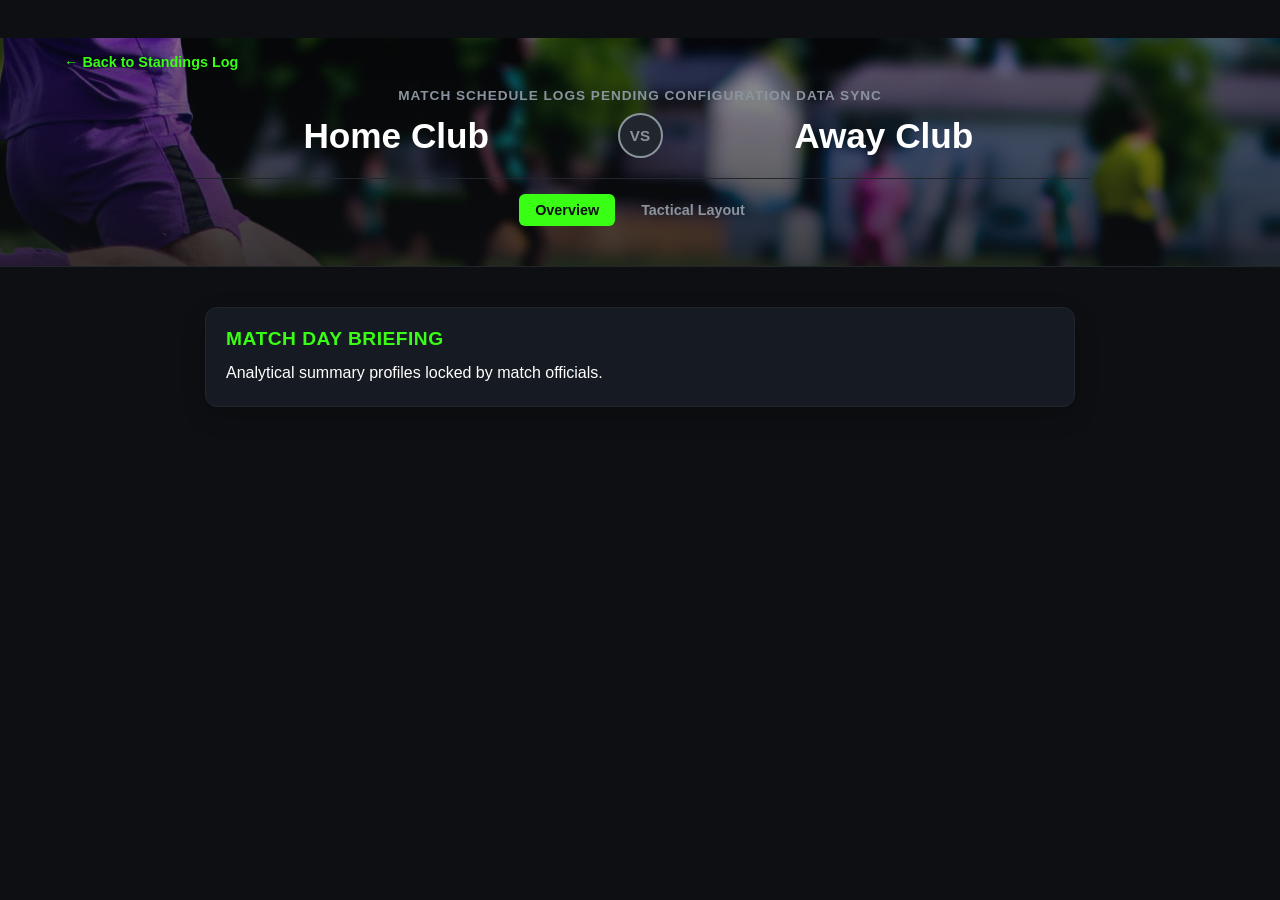
==== commit b92fb7b8: "Add files via upload" ====
--- a/match-report.html
+++ b/match-report.html
@@ -6,135 +6,210 @@
     <title>KMSL Match Center | Live Report Central</title>
     <link rel="stylesheet" href="styles.css?v=2.2">
     <style>
-        .back-link-wrapper { position: absolute; top: 15px; left: 5%; }
-        .back-link { color: var(--accent); text-decoration: none; font-weight: 600; font-size: 0.9rem; }
+        .back-link-wrapper { position: absolute; top: 15px; left: 5%; z-index: 50; }
+        .back-link { color: var(--accent); text-decoration: none; font-weight: 600; font-size: 0.9rem; cursor: pointer; display: inline-block; }
         .back-link:hover { text-decoration: underline; }
         .match-meta-info { color: var(--text-muted); font-size: 0.85rem; font-weight: 600; text-transform: uppercase; letter-spacing: 1px; width: 100%; margin-top: 10px; }
-        .match-vs-display { display: flex; align-items: center; justify-content: center; gap: 15px; margin: 10px 0; width: 100%; }
+        .match-vs-display { display: flex; align-items: center; justify-content: center; gap: 15px; margin: 10px 0; width: 100%; position: relative; z-index: 10; }
         .club-name-link { text-decoration: none; color: var(--text-light); font-weight: 800; font-size: clamp(1.1rem, 3.5vw, 2.2rem); transition: color 0.15s ease; flex: 1; }
         .club-name-link:hover { color: var(--accent); text-decoration: underline; }
-        .match-center-header { background: #161a22; border-bottom: 2px solid var(--accent); padding: 50px 20px 25px 20px; text-align: center; position: relative; }
-        .vs-badge { color: var(--accent); font-size: 0.85rem; background: rgba(57,255,20,0.1); padding: 6px 12px; border-radius: 4px; font-weight: 800; flex-shrink: 0; }
-        .match-tabs-navbar { display: flex; justify-content: flex-start; background: #000000; border-bottom: 1px solid #21262d; overflow-x: auto; white-space: nowrap; -webkit-overflow-scrolling: touch; padding: 0; }
-        .match-tabs-navbar::-webkit-scrollbar { display: none; }
-        .match-tab-btn { background: transparent; border: none; color: var(--text-muted); padding: 15px 20px; font-weight: 600; cursor: pointer; border-bottom: 3px solid transparent; display: inline-block; transition: 0.2s; font-size: 0.9rem; flex-shrink: 0; }
-        .match-tab-btn:first-child { padding-left: 20px !important; }
-        .match-tab-btn.active, .match-tab-btn:hover { color: var(--accent); border-bottom-color: var(--accent); }
-        .content-container { max-width: 1000px; margin: 20px auto; padding: 0 15px; }
-        .report-tab-pane { background: var(--card-dark); border: 1px solid #21262d; border-radius: 12px; padding: 25px; display: none; animation: fadeIn 0.3s ease; }
+        .vs-circle-badge { width: 45px; height: 45px; background: #21262d; border: 2px solid var(--text-muted); border-radius: 50%; display: flex; align-items: center; justify-content: center; font-weight: 800; font-size: 0.95rem; color: var(--text-muted); }
+        
+        .match-report-navbar { display: flex; justify-content: center; gap: 10px; margin-top: 20px; border-top: 1px solid #21262d; width: 100%; padding-top: 15px; position: relative; z-index: 60; }
+        .match-tab-btn { background: none; border: none; color: var(--text-muted); font-weight: 600; padding: 8px 16px; cursor: pointer; border-radius: 6px; font-size: 0.9rem; transition: all 0.2s; position: relative; z-index: 70; }
+        .match-tab-btn:hover { color: var(--text-light); background-color: rgba(255,255,255,0.05); }
+        .match-tab-btn.active { color: var(--bg-dark); background-color: var(--accent); font-weight: 700; }
+        
+        .report-tab-pane { display: none; width: 100%; margin-top: 20px; }
         .report-tab-pane.active { display: block; }
-        .metric-line { display: flex; justify-content: space-between; padding: 12px 0; border-bottom: 1px solid #21262d; font-size: 0.95rem; }
-        @media(max-width: 768px) {
-            .match-vs-display { flex-direction: column; gap: 8px; }
-            .club-name-link { font-size: 1.4rem !important; text-align: center; width: 100%; display: block; }
-            .vs-badge { margin: 2px auto; }
-        }
+
+        /* FORMATION STRIP SUB-BANNERS */
+        .formation-team-header-bar { display: flex; align-items: center; justify-content: space-between; background: #1f242c; border: 1px solid #21262d; border-radius: 6px; padding: 10px 15px; margin-bottom: 15px; width: 100%; max-width: 540px; }
+        .team-badge-pill-identity { display: flex; align-items: center; gap: 8px; font-weight: 800; font-size: 0.95rem; }
+        .formation-numeric-tag { background: rgba(255,255,255,0.05); color: var(--text-muted); font-size: 0.78rem; font-weight: 700; padding: 4px 8px; border-radius: 4px; border: 1px solid #30363d; }
+
+        .pitch-outer-scroller { width: 100%; overflow-x: auto; padding: 10px 0; display: flex; flex-direction: column; align-items: center; }
+
+        /* OVERLAPPING TEAM BENCH WRAPPER SYSTEM */
+        .world-cup-bench-layout { display: grid; grid-template-columns: 1fr 100px 1fr; width: 100%; max-width: 540px; background: #161a22; border: 1px solid #21262d; border-radius: 12px; margin-top: 25px; overflow: hidden; box-shadow: 0 8px 24px rgba(0,0,0,0.4); }
+        .bench-center-divider-hub { background: #0d0f12; border-left: 1px solid #21262d; border-right: 1px solid #21262d; display: flex; align-items: center; justify-content: center; text-align: center; }
+        .bench-center-divider-hub h4 { font-size: 0.7rem; font-weight: 900; color: var(--accent); text-transform: uppercase; letter-spacing: 1.5px; writing-mode: vertical-lr; transform: rotate(180deg); }
+        
+        .bench-team-side-wing { padding: 15px 12px; display: flex; flex-direction: column; gap: 8px; }
+        .bench-wing-title-header { display: flex; align-items: center; gap: 6px; font-size: 0.72rem; font-weight: 800; color: var(--text-muted); text-transform: uppercase; letter-spacing: 0.5px; border-bottom: 1px solid rgba(255,255,255,0.04); padding-bottom: 6px; margin-bottom: 4px; }
+        
+        /* HORIZONTAL BENCH ROW IMPLEMENTATION */
+        .bench-horizontal-player-strip { display: flex; align-items: center; gap: 10px; background: rgba(255,255,255,0.01); border: 1px solid rgba(255,255,255,0.03); border-radius: 6px; padding: 6px 10px; }
+        .bench-horizontal-player-strip:hover { border-color: rgba(255,255,255,0.08); background: rgba(255,255,255,0.03); }
+        .bench-portrait-circle { width: 32px; height: 32px; border-radius: 50%; overflow: hidden; border: 1px solid #30363d; flex-shrink: 0; background: #0d0f12; display: flex; align-items: center; justify-content: center; font-size: 0.75rem; }
+        .bench-portrait-circle img { width: 100%; height: 100%; object-fit: cover; }
+        .bench-profile-name-label { font-size: 0.78rem; font-weight: 700; color: #e6edf3; white-space: nowrap; overflow: hidden; text-overflow: ellipsis; }
+
+        /* VECTOR TEAM BRANDING INDICATORS */
+        .vector-logo-box { width: 22px; height: 22px; border-radius: 4px; display: flex; align-items: center; justify-content: center; font-size: 0.85rem; }
+        .logo-concept { background: linear-gradient(135deg, #facc15, #000000); color: var(--accent); font-weight: 900; }
+        .logo-iclean  { background: linear-gradient(135deg, #007aff, #ffffff); color: white; font-weight: 900; }
     </style>
 </head>
 <body>
 
-    <header class="match-center-header">
-        <div class="back-link-wrapper"><a href="index.html" class="back-link">⬅ Main Portal Table</a></div>
-        <div class="match-meta-info">KMSL Division 2 • Match Center Hub</div>
-        <div class="match-vs-display">
-            <a class="club-name-link" id="homeLink" href="team-hub.html?team=all">Home Team</a>
-            <span class="vs-badge">VS</span>
-            <a class="club-name-link" id="awayLink" href="team-hub.html?team=all">Visiting Team</a>
-        </div>
-        <div id="matchTimeLocation" class="match-meta-info" style="color:var(--text-muted); font-size:0.8rem; text-transform:none;">6:30 PM @ Beasley 1</div>
+    <header class="hero-section" style="min-height: auto; padding: 40px 20px; border-bottom: 1px solid #21262d;">
+        <div class="hero-overlay" style="opacity: 0.85;"></div>
+        
+        <div class="back-link-wrapper">
+            <a href="index.html" class="back-link">← Back to Standings Log</a>
+        </div>
+
+        <div class="hero-content" style="max-width: 900px; width: 100%;">
+            <div class="match-meta-info" id="matchMetaDetails">Fixture Metadata Loading...</div>
+            
+            <div class="match-vs-display">
+                <a href="#" class="club-name-link home-side-lbl" id="homeClubLink">Home Club</a>
+                <div class="vs-circle-badge">VS</div>
+                <a href="#" class="club-name-link away-side-lbl" id="awayClubLink">Away Club</a>
+            </div>
+
+            <div class="match-report-navbar">
+                <button class="match-tab-btn active" onclick="switchReportTab(event, 'overviewPane')">Overview</button>
+                <button class="match-tab-btn" onclick="switchReportTab(event, 'lineupsPane')">Tactical Layout</button>
+            </div>
+        </div>
     </header>
 
-    <nav class="match-tabs-navbar">
-        <button class="match-tab-btn active" onclick="switchReportTab(event, 'overview')">Overview</button>
-        <button class="match-tab-btn" onclick="switchReportTab(event, 'lineup')">Lineup</button>
-        <button class="match-tab-btn" onclick="switchReportTab(event, 'h2h')">Head to Head</button>
-        <button class="match-tab-btn" onclick="switchReportTab(event, 'officials')">Match Officials</button>
-        <button class="match-tab-btn" onclick="switchReportTab(event, 'stats')">Season Stats</button>
-        <button class="match-tab-btn" onclick="window.location.href='index.html#standings-section'">📋 League Table</button>
-    </nav>
-
-    <main class="content-container">
-        <div id="overview" class="report-tab-pane active">
-            <h2>Match Analysis & Hype Summary</h2>
-            <p id="overviewText" style="margin-top:15px; color:var(--text-muted); line-height:1.6;">Match insights pending...</p>
-        </div>
-
-        <div id="lineup" class="report-tab-pane">
-            <div id="formationPitchWrapper" style="display: none; margin-bottom: 30px;">
-                <div class="soccer-pitch">
-                    <div class="center-circle-line"></div>
+    <main style="max-width: 900px; margin: 0 auto; padding: 20px 15px;">
+        
+        <div class="report-tab-pane active" id="overviewPane">
+            <div class="podium-card notice-card" style="margin: 0; padding: 20px;">
+                <h2 style="color: var(--accent); font-size: 1.2rem; text-transform: uppercase; margin-bottom: 10px; letter-spacing: 0.5px;">Match Day Briefing</h2>
+                <p id="matchOverviewParagraph" style="line-height: 1.6; color: var(--text-light); font-size: 1rem;">Analytical summary text pending log matrix...</p>
+            </div>
+        </div>
+
+        <div class="report-tab-pane" id="lineupsPane">
+            <div class="pitch-outer-scroller">
+                
+                <!-- TOP HEADER: ICLEAN4U ROASTERS -->
+                <div class="formation-team-header-bar" id="homeHeaderBar" style="display: none;">
+                    <div class="team-badge-pill-identity">
+                        <div class="vector-logo-box logo-iclean">🧽</div>
+                        <span>ICLEAN4U Roasters</span>
+                    </div>
+                    <div class="formation-numeric-tag">4-4-2 Flat</div>
+                </div>
+
+                <!-- UN-SQUASHED TACTICAL FIELD CANVAS -->
+                <div id="tacticalPitchCanvas" class="tactical-field-canvas" style="display: none;">
+                    <div class="field-midline-stripe"></div>
+                    <div class="field-center-circle-ring"></div>
+                    <div class="field-penalty-box-top"></div>
+                    <div class="field-penalty-box-bottom"></div>
                     
-                    <div class="pitch-row forwards-row">
-                        <div class="pitch-player-node"><div class="jersey-icon-circle fallback-avatar">👤</div><span>Carter Leahy</span></div>
-                        <div class="pitch-player-node"><div class="jersey-icon-circle fallback-avatar">👤</div><span>Lucas Johnson</span></div>
-                    </div>
+                    <!-- ICLEAN4U ROASTERS (TOP HALF LINES) -->
+                    <div class="pitch-player-node" style="top: 6%; left: 50%;"><div class="jersey-icon-circle gk">GK</div><span>GK</span></div>
+                    <div class="pitch-player-node" style="top: 17%; left: 16%;"><div class="jersey-icon-circle">DF</div><span>Berger</span></div>
+                    <div class="pitch-player-node" style="top: 15%; left: 39%;"><div class="jersey-icon-circle">DF</div><span>Zink</span></div>
+                    <div class="pitch-player-node" style="top: 15%; left: 61%;"><div class="jersey-icon-circle">DF</div><span>Def 3</span></div>
+                    <div class="pitch-player-node" style="top: 17%; left: 84%;"><div class="jersey-icon-circle">DF</div><span>Def 4</span></div>
+                    <div class="pitch-player-node" style="top: 35%; left: 16%;"><div class="jersey-icon-circle">MF</div><span>Mid 1</span></div>
+                    <div class="pitch-player-node" style="top: 32%; left: 39%;"><div class="jersey-icon-circle">MF</div><span>Mid 2</span></div>
+                    <div class="pitch-player-node" style="top: 32%; left: 61%;"><div class="jersey-icon-circle">MF</div><span>Mid 3</span></div>
+                    <div class="pitch-player-node" style="top: 35%; left: 84%;"><div class="jersey-icon-circle">MF</div><span>Mid 4</span></div>
+                    <div class="pitch-player-node" style="top: 45%; left: 34%;"><div class="jersey-icon-circle">FW</div><span>Francis</span></div>
+                    <div class="pitch-player-node" style="top: 45%; left: 66%;"><div class="jersey-icon-circle">FW</div><span>Morgan</span></div>
                     
-                    <div class="pitch-row midfields-row">
-                        <div class="pitch-player-node"><div class="jersey-icon-circle"><img src="https://kmsl.ca/upload/id_photos/4346.jpg" alt="Devonie"></div><span>Devonie Allen</span></div>
-                        <div class="pitch-player-node"><div class="jersey-icon-circle"><img src="https://kmsl.ca/upload/id_photos/4081.jpg" alt="Evan"></div><span>Evan Aasen</span></div>
-                        <div class="pitch-player-node"><div class="jersey-icon-circle"><img src="https://kmsl.ca/upload/id_photos/4202.jpg" alt="Adam"></div><span>Adam Fenske</span></div>
-                        <div class="pitch-player-node"><div class="jersey-icon-circle"><img src="https://kmsl.ca/upload/id_photos/4064.jpg" alt="Minh"></div><span>Minh Vo</span></div>
-                    </div>
+                    <!-- CONCEPT PHYSIO VERNON (BOTTOM HALF LINES - TRADITIONAL 4-4-2) -->
+                    <!-- Strikers Line (Safely Below Center Stripe) -->
+                    <div class="pitch-player-node" style="bottom: 45%; left: 34%;"><div class="jersey-icon-circle"><img src="https://kmsl.ca/upload/id_photos/4164.jpg"></div><span>Carter (ST)</span></div>
+                    <div class="pitch-player-node" style="bottom: 45%; left: 66%;"><div class="jersey-icon-circle"><img src="https://kmsl.ca/upload/id_photos/4202.jpg"></div><span>Adam (ST)</span></div>
+                    <!-- Midfield Line -->
+                    <div class="pitch-player-node" style="bottom: 35%; left: 16%;"><div class="jersey-icon-circle"><img src="https://kmsl.ca/upload/id_photos/4082.jpg"></div><span>Mike (LM)</span></div>
+                    <div class="pitch-player-node" style="bottom: 32%; left: 39%;"><div class="jersey-icon-circle"><img src="https://kmsl.ca/upload/id_photos/4346.jpg"></div><span>Devonie (CM)</span></div>
+                    <div class="pitch-player-node" style="bottom: 32%; left: 61%;"><div class="jersey-icon-circle"><img src="https://kmsl.ca/upload/id_photos/3606.jpg"></div><span>Nico (AM)</span></div>
+                    <div class="pitch-player-node" style="bottom: 35%; left: 84%;"><div class="jersey-icon-circle highlight"><img src="https://kmsl.ca/upload/id_photos/4307.jpg"></div><span style="color:var(--accent); font-weight:800;">Kuda (RM)</span></div>
+                    <!-- Defensive Line -->
+                    <div class="pitch-player-node" style="bottom: 17%; left: 16%;"><div class="jersey-icon-circle"><img src="https://kmsl.ca/upload/id_photos/4064.jpg"></div><span>Minh (LB)</span></div>
+                    <div class="pitch-player-node" style="bottom: 15%; left: 39%;"><div class="jersey-icon-circle fallback-avatar">DF</div><span>Tata (CB)</span></div>
+                    <div class="pitch-player-node" style="bottom: 15%; left: 61%;"><div class="jersey-icon-circle"><img src="https://kmsl.ca/upload/id_photos/4111.jpg"></div><span>Quinn (CB)</span></div>
+                    <div class="pitch-player-node" style="bottom: 17%; left: 84%;"><div class="jersey-icon-circle"><img src="https://kmsl.ca/upload/id_photos/4063.jpg"></div><span>Bekim (RB)</span></div>
+                    <!-- Keeper -->
+                    <div class="pitch-player-node" style="bottom: 6%; left: 50%;"><div class="jersey-icon-circle gk"><img src="https://kmsl.ca/upload/id_photos/4068.jpg"></div><span>Tyler (GK)</span></div>
+                </div>
+
+                <!-- BOTTOM HEADER: CONCEPT PHYSIO VERNON -->
+                <div class="formation-team-header-bar" id="awayHeaderBar" style="display: none; margin-top: 15px;">
+                    <div class="team-badge-pill-identity">
+                        <div class="vector-logo-box logo-concept">⚡</div>
+                        <span style="color: var(--accent);">Concept Physio Vernon</span>
+                    </div>
+                    <div class="formation-numeric-tag">4-4-2 Diamond</div>
+                </div>
+
+                <!-- WORLD CUP ACCURATE SIDE-BY-SIDE INTERACTIVE BENCH WRAPPER -->
+                <div id="splitBenchContainer" class="world-cup-bench-layout" style="display: none;">
                     
-                    <div class="pitch-row defenders-row">
-                        <div class="pitch-player-node"><div class="jersey-icon-circle highlight"><img src="https://kmsl.ca/upload/id_photos/4307.jpg" alt="Kuda"></div><span>Kuda Machisa</span></div>
-                        <div class="pitch-player-node"><div class="jersey-icon-circle"><img src="https://kmsl.ca/upload/id_photos/4087.jpg" alt="Tapiwa"></div><span>Tapiwa Mutembwa</span></div>
-                        <div class="pitch-player-node"><div class="jersey-icon-circle"><img src="https://kmsl.ca/upload/id_photos/4155.jpg" alt="Ethan"></div><span>Ethan Nickoli</span></div>
-                        <div class="pitch-player-node"><div class="jersey-icon-circle"><img src="https://kmsl.ca/upload/id_photos/4082.jpg" alt="Michael"></div><span>Michael Conlin</span></div>
-                    </div>
-                    
-                    <div class="pitch-row gk-row">
-                        <div class="pitch-player-node"><div class="jersey-icon-circle gk"><img src="https://kmsl.ca/upload/id_photos/4077.jpg" alt="Sean"></div><span>Sean Harper</span></div>
-                    </div>
-                </div>
-            </div>
-
-            <div class="grid-2col" id="fallbackRosterLists">
-                <div>
-                    <h3 id="lineupHomeTitle" style="color:var(--accent); margin-bottom:10px;">Home Roster</h3>
-                    <div id="homeLineupList" style="color:var(--text-muted); line-height:1.8;">Roster data locked.</div>
-                </div>
-                <div>
-                    <h3 id="lineupAwayTitle" style="color:var(--accent); margin-bottom:10px;">Away Roster</h3>
-                    <div id="awayLineupList" style="color:var(--text-muted); line-height:1.8;">Roster data locked.</div>
-                </div>
-            </div>
-        </div>
-
-        <div id="h2h" class="report-tab-pane">
-            <h2>Historical Records</h2>
-            <div style="margin-top:20px;">
-                <div class="metric-line"><span>Recent Match Forms</span><span style="color:var(--accent)">W - D - W vs L - L - W</span></div>
-                <div class="metric-line"><span>Average Goals Index</span><span>3.2 vs 1.1</span></div>
-            </div>
-        </div>
-
-        <div id="officials" class="report-tab-pane">
-            <h2>Official Assignments</h2>
-            <div style="margin-top:15px; color:var(--text-muted);">
-                <p><strong>Ref Coordinator:</strong> Assignment Pool Pending</p>
-                <p style="margin-top:10px;"><strong>AR1:</strong> Assigned pool official</p>
-            </div>
-        </div>
-
-        <div id="stats" class="report-tab-pane">
-            <h2>Tactical Comparison</h2>
-            <div style="margin-top:20px;">
-                <div class="metric-line"><span>Possession Metrics Avg</span><span>58% vs 42%</span></div>
-                <div class="metric-line"><span>Attacking Pressure Avg</span><span>High Intensity vs Mid-Block Counter</span></div>
-            </div>
-        </div>
+                    <!-- LEFT SIDE BENCH: HOME TEAM -->
+                    <div class="bench-team-side-wing">
+                        <div class="bench-wing-title-header">
+                            <div class="vector-logo-box logo-iclean" style="width:14px; height:14px; font-size:0.5rem;">🧽</div>
+                            <span>ICLEAN4U Bench</span>
+                        </div>
+                        <div class="bench-horizontal-player-strip">
+                            <div class="bench-portrait-circle">👤</div>
+                            <div class="bench-profile-name-label">Sub Player 1</div>
+                        </div>
+                        <div class="bench-horizontal-player-strip">
+                            <div class="bench-portrait-circle">👤</div>
+                            <div class="bench-profile-name-label">Sub Player 2</div>
+                        </div>
+                    </div>
+
+                    <!-- CENTER HUB STRIP SEPARATOR -->
+                    <div class="bench-center-divider-hub">
+                        <h4>SUBSTITUTES BENCH</h4>
+                    </div>
+
+                    <!-- RIGHT SIDE BENCH: AWAY TEAM (CONCEPT PHYSIO ACTIVE ROSTER DATA) -->
+                    <div class="bench-team-side-wing">
+                        <div class="bench-wing-title-header" style="justify-content: flex-end;">
+                            <span>Concept Bench</span>
+                            <div class="vector-logo-box logo-concept" style="width:14px; height:14px; font-size:0.5rem;">⚡</div>
+                        </div>
+                        <div class="bench-horizontal-player-strip">
+                            <div class="bench-portrait-circle"><img src="https://kmsl.ca/upload/id_photos/4081.jpg"></div>
+                            <div class="bench-profile-name-label">Evan Aasen</div>
+                        </div>
+                        <div class="bench-horizontal-player-strip">
+                            <div class="bench-portrait-circle"><img src="https://kmsl.ca/upload/id_photos/4087.jpg"></div>
+                            <div class="bench-profile-name-label">T. Mutembwa</div>
+                        </div>
+                        <div class="bench-horizontal-player-strip">
+                            <div class="bench-portrait-circle"><img src="https://kmsl.ca/upload/id_photos/4477.jpg"></div>
+                            <div class="bench-profile-name-label">R. Atkinson</div>
+                        </div>
+                        <div class="bench-horizontal-player-strip">
+                            <div class="bench-portrait-circle"><img src="https://kmsl.ca/upload/id_photos/4071.jpg"></div>
+                            <div class="bench-profile-name-label">B. Bohmer</div>
+                        </div>
+                    </div>
+
+                </div>
+            </div>
+        </div>
+
     </main>
 
     <script>
         const urlParams = new URLSearchParams(window.location.search);
-        const matchKey = urlParams.get('match') || 'concept-iclean';
-
-        const homeName = document.getElementById('homeLink');
-        const awayName = document.getElementById('awayLink');
-        const metaField = document.getElementById('matchTimeLocation');
-        const overviewText = document.getElementById('overviewText');
-        const pitchWrapper = document.getElementById('formationPitchWrapper');
+        const matchKey = urlParams.get('match');
+
+        const metaField = document.getElementById('matchMetaDetails');
+        const homeName = document.getElementById('homeClubLink');
+        const awayName = document.getElementById('awayClubLink');
+        const overviewText = document.getElementById('matchOverviewParagraph');
+        const pitchWrapper = document.getElementById('tacticalPitchCanvas');
+        const splitBench = document.getElementById('splitBenchContainer');
+        const homeBar = document.getElementById('homeHeaderBar');
+        const awayBar = document.getElementById('awayHeaderBar');
 
         if (matchKey === 'concept-iclean') {
             homeName.innerText = "ICLEAN4U Roasters";
@@ -144,25 +219,22 @@
             metaField.innerText = "6:30 PM • Tuesday, June 16, 2026 @ Beasley 1";
             overviewText.innerText = "A massive battle under the lights. The top tier attacking matrix of ICLEAN4U takes on a battle-ready Concept Physio Vernon squad striving to capture crucial tactical performance points to break into the table center logs rankings.";
             pitchWrapper.style.display = 'block';
-            
-            document.getElementById('lineupHomeTitle').innerText = "ICLEAN4U Roasters";
-            document.getElementById('lineupAwayTitle').innerText = "Concept Physio Vernon";
-            document.getElementById('homeLineupList').innerHTML = "⚽ Marvin Morgan<br>🏃 Anthony Francis<br>🏃 Jackson Zink<br>🏃 Robert Berger";
-            document.getElementById('awayLineupList').innerHTML = "🌟 Kuda Machisa<br>🌟 Tapiwa Mutembwa<br>🌟 Bekim Maliqi<br>🏃 Evan Aasen";
-        } else if (matchKey === 'iclean-orchard') {
-            homeName.innerText = "ICLEAN4U Roasters";
-            awayName.innerText = "Orchard Valley FC";
-            homeName.href = "team-hub.html?team=iclean";
-            awayName.href = "team-hub.html?team=orchard";
-            metaField.innerText = "7:00 PM • Tuesday, June 16, 2026 @ Mission 13";
-            overviewText.innerText = "Undefeated league leaders ICLEAN4U face off against a calculated Orchard Valley squad working to climb into top-five bracket status.";
-        } else if (matchKey === 'ocorp-reddevils') {
-            homeName.innerText = "Ocorp Apna United";
-            awayName.innerText = "Red Devils FC";
-            homeName.href = "team-hub.html?team=ocorp";
-            awayName.href = "team-hub.html?team=red-devils";
-            metaField.innerText = "7:00 PM • Tuesday, June 16, 2026 @ Mission 14";
-            overviewText.innerText = "Mid-table warfare under the lights as Red Devils bring heavy counter-pressing strategy to challenge Ocorp's physical home layout lines.";
+            splitBench.style.display = 'grid';
+            homeBar.style.display = 'flex';
+            awayBar.style.display = 'flex';
+
+            document.querySelectorAll('.jersey-icon-circle:not(.gk):not(.highlight)').forEach(node => {
+                node.style.borderColor = "#facc15"; 
+            });
+        } else {
+            homeName.innerText = "Home Club";
+            awayName.innerText = "Away Club";
+            metaField.innerText = "Match Schedule Logs Pending Configuration Data Sync";
+            overviewText.innerText = "Analytical summary profiles locked by match officials.";
+            pitchWrapper.style.display = 'none';
+            splitBench.style.display = 'none';
+            homeBar.style.display = 'none';
+            awayBar.style.display = 'none';
         }
 
         function switchReportTab(event, tabId) {
--- a/styles.css
+++ b/styles.css
@@ -13,14 +13,13 @@
     --card-dark: #161a22;
     --text-light: #ffffff;
     --text-muted: #8b949e;
-    --accent: #39ff14; /* Neon Volt Green */
+    --accent: #39ff14; 
     --accent-hover: #2ecc12;
     --danger: #ff453a;
     --info-blue: #007aff;
     
-    /* Deep contrast button colors */
     --btn-dark-text: #0d0f12;
-    --insta-brand-green: #15803d; /* Rich, deep forest green for readability */
+    --insta-brand-green: #15803d; 
     --insta-brand-hover: #166534;
 }
 
@@ -30,51 +29,69 @@
     overflow-x: hidden;
 }
 
-/* GLOBAL LINK STYLE RESET */
 a {
     text-decoration: none;
     color: inherit;
-}
-a:visited, a:active {
-    color: inherit;
-}
-
-/* ==========================================================================
-   2. MATCH TICKER BANNER BAR
+    cursor: pointer;
+}
+
+/* ==========================================================================
+   2. MARQUEE TICKER SYSTEM
    ========================================================================== */
 .ticker-wrap {
     width: 100%;
     overflow: hidden;
-    background: #000000;
+    background-color: #161a22;
     border-bottom: 1px solid #21262d;
     padding: 10px 0;
+    position: fixed;
+    top: 0;
+    left: 0;
+    z-index: 999;
 }
 
 .ticker {
     display: flex;
     white-space: nowrap;
-    animation: marquee 25s linear infinite;
+    animation: marquee linear infinite;
+    animation-duration: 25s; 
+    padding-right: 100%;
+}
+
+.ticker:hover {
+    animation-play-state: paused;
 }
 
 .ticker-item {
     display: inline-block;
-    padding: 0 2rem;
+    padding: 0 2.5rem;
     font-size: 0.85rem;
-    font-weight: 600;
+    font-weight: 700;
     color: var(--text-light);
-}
-
-/* ==========================================================================
-   3. HERO HEADER SECTION
+    letter-spacing: 0.5px;
+}
+
+@keyframes marquee {
+    0% { transform: translate3d(0, 0, 0); }
+    100% { transform: translate3d(-50%, 0, 0); }
+}
+
+/* ==========================================================================
+   3. HERO DISPLAY SECTION
    ========================================================================== */
 .hero-section {
     position: relative;
-    height: 40vh;
-    min-height: 320px;
-    background: url('background.jpeg') no-repeat center center/cover;
-    display: flex;
-    align-items: center;
-    padding: 0 10%;
+    width: 100%;
+    min-height: 48vh;
+    margin-top: 38px; 
+    background: url('background.jpeg') no-repeat center center;
+    background-size: cover;
+    background-attachment: fixed;
+    display: flex;
+    align-items: center;
+    justify-content: center;
+    padding: 60px 20px;
+    text-align: center;
 }
 
 .hero-overlay {
@@ -83,30 +100,35 @@
     left: 0;
     width: 100%;
     height: 100%;
-    background: linear-gradient(to right, rgba(13, 15, 18, 0.95) 40%, rgba(13, 15, 18, 0.4));
-    z-index: 1;
+    background: linear-gradient(rgba(13,15,18,0.5), rgba(13,15,18,0.95));
+    z-index: 1; 
 }
 
 .hero-content {
     position: relative;
-    z-index: 2;
-    max-width: 600px;
+    z-index: 5; 
 }
 
 .badge {
-    background: rgba(57, 255, 20, 0.15);
+    background-color: rgba(57, 255, 20, 0.15);
     color: var(--accent);
-    padding: 6px 12px;
+    border: 1px solid rgba(57, 255, 20, 0.3);
+    padding: 6px 14px;
     border-radius: 20px;
-    font-size: 0.8rem;
-    font-weight: 700;
+    font-size: 0.75rem;
+    font-weight: 800;
     text-transform: uppercase;
+    letter-spacing: 1px;
+    display: inline-block;
+    margin-bottom: 15px;
 }
 
 .hero-content h1 {
-    font-size: clamp(2rem, 4vw, 3.2rem);
-    margin-top: 15px;
-    line-height: 1.1;
+    font-size: clamp(2rem, 5vw, 3.5rem);
+    font-weight: 800;
+    line-height: 1.15;
+    color: var(--text-light);
+    margin-bottom: 15px;
 }
 
 .accent-text {
@@ -114,609 +136,739 @@
 }
 
 .hero-content p {
-    color: var(--text-muted);
-    margin: 15px 0 25px 0;
-}
-
-.btn-primary {
-    background-color: var(--text-light) !important;
-    color: var(--btn-dark-text) !important;
-    padding: 12px 24px;
+    font-size: clamp(0.95rem, 2vw, 1.1rem);
+    color: var(--text-muted);
+    margin-bottom: 25px;
+    font-weight: 500;
+}
+
+.cta-btn {
     display: inline-block;
-    font-weight: 700;
+    background-color: var(--accent);
+    color: var(--btn-dark-text);
+    padding: 12px 28px;
     border-radius: 6px;
-    transition: 0.2s ease;
-}
-
-.btn-primary:hover {
-    background-color: var(--accent) !important;
-    color: var(--btn-dark-text) !important;
-}
-
-/* ==========================================================================
-   4. GRID LAYOUT & CARD WRAPPERS
-   ========================================================================== */
-.container {
-    max-width: 1400px;
-    margin: 40px auto;
-    padding: 0 30px;
-}
-
-.stats-grid {
+    font-weight: 700;
+    font-size: 0.95rem;
+    transition: all 0.2s ease-in-out;
+    box-shadow: 0 4px 14px rgba(57, 255, 20, 0.3);
+}
+
+.cta-btn:hover {
+    background-color: var(--accent-hover);
+    transform: translateY(-2px);
+    box-shadow: 0 6px 20px rgba(57, 255, 20, 0.4);
+}
+
+/* ==========================================================================
+   4. LAYOUT MAIN GRID CONTROLLER
+   ========================================================================== */
+.dashboard-grid {
+    max-width: 1280px;
+    margin: 0 auto;
+    padding: 30px 20px 80px 20px;
+    display: flex;
+    flex-direction: column;
+    gap: 45px;
+}
+
+/* ==========================================================================
+   5. STATS STANDINGS SHOWCASE
+   ========================================================================== */
+.podium-showcase {
     display: grid;
-    grid-template-columns: repeat(auto-fit, minmax(350px, 1fr));
-    gap: 30px;
-    margin-bottom: 40px;
-}
-
-.card, .table-card {
+    grid-template-columns: repeat(auto-fit, minmax(300px, 1fr));
+    gap: 25px;
+}
+
+.podium-card {
     background-color: var(--card-dark);
     border: 1px solid #21262d;
     border-radius: 12px;
-    padding: 24px;
-    margin-bottom: 30px;
-}
-
-.card h2, .table-card h2, .fixtures-section h2 {
-    font-size: 1.25rem;
-    margin-bottom: 20px;
-    border-bottom: 2px solid #21262d;
-    padding-bottom: 10px;
-}
-
-/* ==========================================================================
-   5. LEADERBOARD WIDGETS
-   ========================================================================== */
-.player-row {
-    display: flex;
-    align-items: center;
-    padding: 12px 0;
+    padding: 20px;
+    box-shadow: 0 8px 24px rgba(0,0,0,0.2);
+}
+
+.stats-card {
+    cursor: pointer;
+    transition: transform 0.2s ease, border-color 0.2s ease;
+}
+.stats-card:hover {
+    transform: translateY(-3px);
+    border-color: rgba(57, 255, 20, 0.4);
+}
+
+.card-header {
     border-bottom: 1px solid #21262d;
-    transition: background-color 0.15s ease;
-}
-
-.clickable-player:hover {
-    background-color: rgba(255, 255, 255, 0.03);
-    cursor: pointer;
-}
-
-.clickable-player:hover .player-name {
-    color: var(--accent);
-}
-
-.rank {
-    font-weight: 800;
-    width: 25px;
-    color: var(--text-muted);
-}
-
-.player-avatar {
-    width: 45px;
-    height: 45px;
+    padding-bottom: 12px;
+    margin-bottom: 15px;
+}
+
+.card-header h2 {
+    font-size: 1.1rem;
+    font-weight: 700;
+    color: var(--text-light);
+    letter-spacing: 0.3px;
+}
+
+.leaderboard-list {
+    display: flex;
+    flex-direction: column;
+    gap: 12px;
+}
+
+.leader-row {
+    display: flex;
+    align-items: center;
+    padding: 10px;
+    background-color: rgba(255, 255, 255, 0.02);
+    border-radius: 8px;
+    border: 1px solid transparent;
+}
+
+.rank-badge {
+    font-size: 0.9rem;
+    font-weight: 800;
+    width: 24px;
+    color: var(--text-muted);
+}
+
+.rank-1 .rank-badge { color: #facc15; }
+.rank-2 .rank-badge { color: #e2e8f0; }
+
+.leader-avatar-frame {
+    width: 40px;
+    height: 40px;
     border-radius: 50%;
+    background-color: #30363d;
+    margin-right: 12px;
     overflow: hidden;
-    margin-right: 15px;
-    border: 2px solid #30363d;
-    display: flex;
-    align-items: center;
-    justify-content: center;
-}
-
-.avatar-placeholder {
-    width: 100%;
-    height: 100%;
-    background-color: #21262d;
     display: flex;
     align-items: center;
     justify-content: center;
     font-size: 1.1rem;
-    color: var(--text-muted);
-}
-
-.avatar-img {
+    border: 1.5px solid #484f58;
+}
+
+.leader-avatar-frame img {
     width: 100%;
     height: 100%;
     object-fit: cover;
 }
 
-.player-info {
+.rank-1 .leader-avatar-frame { border-color: #facc15; }
+
+.leader-meta {
+    display: flex;
+    flex-direction: column;
     flex-grow: 1;
 }
 
-.player-name {
-    display: block;
-    font-weight: 600;
-    transition: color 0.15s ease;
-}
-
-.player-team {
-    display: block;
-    font-size: 0.8rem;
-    color: var(--text-muted);
+.leader-name {
+    font-size: 0.9rem;
+    font-weight: 700;
+    color: var(--text-light);
+}
+
+.leader-club {
+    font-size: 0.75rem;
+    color: var(--text-muted);
+    font-weight: 500;
 }
 
 .stat-count {
-    font-weight: 700;
+    font-size: 0.9rem;
+    font-weight: 800;
     color: var(--accent);
-}
-
-/* ==========================================================================
-   6. SCROLLABLE NOTICEBOARD COMPONENTS
-   ========================================================================== */
-.scrollable-news-container {
-    max-height: 290px;
-    overflow-y: auto;
-    padding-right: 5px;
-}
-
-.scrollable-news-container::-webkit-scrollbar, .roster-scroll-list::-webkit-scrollbar {
-    width: 6px;
-}
-.scrollable-news-container::-webkit-scrollbar-track, .roster-scroll-list::-webkit-scrollbar-track {
-    background: rgba(0,0,0,0.1);
-}
-.scrollable-news-container::-webkit-scrollbar-thumb, .roster-scroll-list::-webkit-scrollbar-thumb {
-    background: #30363d;
-    border-radius: 3px;
-}
-
-.news-item {
-    padding: 15px;
+    background-color: rgba(57, 255, 20, 0.08);
+    padding: 4px 10px;
+    border-radius: 6px;
+}
+
+/* ==========================================================================
+   6. NOTICEBOARD STYLING
+   ========================================================================== */
+.notice-stack {
+    display: flex;
+    flex-direction: column;
+    gap: 15px;
+}
+
+.notice-item {
+    background-color: rgba(255, 255, 255, 0.02);
     border-radius: 8px;
-    margin-bottom: 12px;
-}
-.news-item:last-child {
-    margin-bottom: 0;
-}
-
-.match-hype-card {
-    background: rgba(0, 122, 255, 0.05);
-    border: 1px solid rgba(0, 122, 255, 0.15);
-    border-left: 4px solid var(--info-blue);
-}
-
-.current-ban {
-    background: rgba(255, 69, 58, 0.05);
-    border: 1px solid rgba(255, 69, 58, 0.15);
-    border-left: 4px solid var(--danger);
-}
-
-.news-header-with-img {
-    display: flex;
-    justify-content: space-between;
-    align-items: center;
-    margin-bottom: 10px;
-}
-
-.news-avatar-box {
-    width: 45px;
-    height: 45px;
+    border: 1px solid rgba(255,255,255,0.03);
+    overflow: hidden;
+}
+
+.graphic-notice {
+    cursor: pointer;
+    transition: transform 0.2s ease, border-color 0.2s ease;
+}
+.graphic-notice:hover {
+    transform: translateY(-2px);
+    border-color: rgba(57, 255, 20, 0.3);
+}
+
+.notice-banner-bg {
+    padding: 25px 15px 15px 15px;
+    background-size: cover;
+    background-position: center;
+    display: flex;
+    flex-direction: column;
+    gap: 8px;
+}
+
+.notice-badge {
+    align-self: flex-start;
+    font-size: 0.65rem;
+    font-weight: 800;
+    text-transform: uppercase;
+    padding: 3px 8px;
+    border-radius: 4px;
+    letter-spacing: 0.5px;
+}
+
+.text-alert { background-color: var(--info-blue); color: white; }
+.text-danger { background-color: var(--danger); color: white; }
+
+.notice-banner-bg h3 {
+    font-size: 1.05rem;
+    font-weight: 800;
+    color: white;
+    line-height: 1.25;
+    text-shadow: 0 2px 4px rgba(0,0,0,0.6);
+}
+
+.notice-desc {
+    padding: 12px;
+    font-size: 0.82rem;
+    color: var(--text-muted);
+    line-height: 1.45;
+}
+
+.split-notice {
+    display: flex;
+    flex-wrap: wrap;
+    padding: 12px;
+    gap: 10px;
+    align-items: center;
+}
+
+.notice-text-side {
+    flex: 1;
+    display: flex;
+    flex-direction: column;
+    gap: 6px;
+}
+
+.notice-text-side h3 {
+    font-size: 0.95rem;
+    font-weight: 700;
+    color: var(--text-light);
+    line-height: 1.3;
+}
+
+.notice-img-side {
+    width: 60px;
+    height: 60px;
     border-radius: 6px;
     overflow: hidden;
-    border: 1px solid var(--danger);
-    flex-shrink: 0;
-    margin-left: 10px;
-}
-
-.news-avatar-img {
+    border: 1px solid #30363d;
+}
+
+.notice-img-side img {
     width: 100%;
     height: 100%;
     object-fit: cover;
 }
 
-.news-tag {
-    font-size: 0.65rem;
+.full-width-desc {
+    width: 100%;
+    padding: 4px 0 0 0;
+    border-top: 1px solid rgba(255,255,255,0.04);
+}
+
+/* ==========================================================================
+   7. STANDINGS TABLES
+   ========================================================================== */
+.standings-block {
+    width: 100%;
+}
+
+.section-title {
+    font-size: 1.3rem;
+    font-weight: 800;
+    margin-bottom: 20px;
+    letter-spacing: 0.3px;
+    color: var(--text-light);
+}
+
+.table-filters {
+    display: flex;
+    gap: 8px;
+    margin-bottom: 15px;
+}
+
+.table-container {
+    width: 100%;
+    overflow-x: auto;
+    border: 1px solid #21262d;
+    border-radius: 10px;
+    background-color: var(--card-dark);
+    box-shadow: 0 4px 20px rgba(0,0,0,0.15);
+}
+
+.standings-table {
+    width: 100%;
+    border-collapse: collapse;
+    font-size: 0.9rem;
+    text-align: center;
+}
+
+.standings-table th {
+    background-color: #1f242c;
+    color: var(--text-muted);
+    font-weight: 700;
+    padding: 14px 10px;
+    font-size: 0.78rem;
     text-transform: uppercase;
-    font-weight: 700;
-    padding: 2px 6px;
-    border-radius: 4px;
-    display: inline-block;
-    margin-bottom: 5px;
-}
-
-.match-day { background-color: rgba(0, 122, 255, 0.2); color: var(--info-blue); }
-.disciplinary { background-color: rgba(255, 69, 58, 0.2); color: var(--danger); }
-
-/* ==========================================================================
-   7. SORT CONTROLS & STANDINGS TABLE
-   ========================================================================== */
-.team-filter-bar {
-    display: flex;
-    gap: 12px;
-    margin-bottom: 20px;
-    flex-wrap: wrap;
-}
-
-.filter-btn {
-    background-color: #21262d;
-    border: 1px solid #30363d;
+    letter-spacing: 0.5px;
+    border-bottom: 1px solid #21262d;
+}
+
+.standings-table th.text-left, .standings-table td.text-left {
+    text-align: left;
+    padding-left: 20px;
+}
+
+.standings-table td {
+    padding: 14px 10px;
+    border-bottom: 1px solid #21262d;
+    color: #e6edf3;
+    font-weight: 500;
+}
+
+.team-row {
+    transition: background-color 0.15s ease;
+    cursor: pointer;
+}
+
+.team-row:hover {
+    background-color: rgba(255, 255, 255, 0.02);
+}
+
+.clickable-team {
+    font-weight: 600 !important;
+}
+
+.team-row:hover .clickable-team {
+    color: var(--accent);
+    text-decoration: underline;
+}
+
+.user-team-row {
+    background-color: rgba(57, 255, 20, 0.03);
+}
+.user-team-row td {
+    color: var(--accent);
+    font-weight: 700;
+}
+
+/* ==========================================================================
+   8. MODAL SYSTEM
+   ========================================================================== */
+.player-overlay-modal {
+    position: fixed;
+    top: 0;
+    left: 0;
+    width: 100%;
+    height: 100%;
+    background-color: rgba(13, 15, 18, 0.85);
+    backdrop-filter: blur(5px);
+    display: none;
+    align-items: center;
+    justify-content: center;
+    z-index: 10000;
+    padding: 20px;
+}
+
+.player-card-body {
+    background-color: var(--card-dark);
+    border: 2px solid var(--accent);
+    width: 100%;
+    max-width: 340px;
+    border-radius: 16px;
+    padding: 30px 20px 25px 20px;
+    text-align: center;
+    position: relative;
+    box-shadow: 0 15px 45px rgba(0,0,0,0.6);
+    animation: modalPop 0.2s cubic-bezier(0.34, 1.56, 0.64, 1);
+}
+
+@keyframes modalPop {
+    0% { transform: scale(0.9); opacity: 0; }
+    100% { transform: scale(1); opacity: 1; }
+}
+
+.modal-close-btn {
+    position: absolute;
+    top: 12px;
+    right: 16px;
+    background: none;
+    border: none;
+    color: var(--text-muted);
+    font-size: 1.6rem;
+    cursor: pointer;
+    z-index: 100;
+}
+
+.player-card-main-info {
+    display: flex;
+    flex-direction: column;
+    align-items: center;
+    gap: 8px;
+    margin-bottom: 25px;
+}
+
+.player-modal-image {
+    width: 90px;
+    height: 90px;
+    border-radius: 50%;
+    background-color: #30363d;
+    display: flex;
+    align-items: center;
+    justify-content: center;
+    font-size: 2.5rem;
+    border: 3px solid var(--accent);
+    box-shadow: 0 4px 12px rgba(0,0,0,0.3);
+    overflow: hidden;
+}
+
+.player-card-main-info h2 {
+    font-size: 1.3rem;
+    font-weight: 800;
     color: var(--text-light);
-    padding: 8px 16px;
-    border-radius: 6px;
-    cursor: pointer;
-    font-weight: 600;
-    font-size: 0.9rem;
-    transition: 0.2s ease;
-}
-
-.filter-btn:hover, .filter-btn.active {
-    background-color: var(--accent);
-    color: #000;
-    border-color: var(--accent);
-}
-
-.table-responsive {
-    width: 100%;
-    overflow-x: auto;
-}
-
-.standings-table {
-    width: 100%;
-    border-collapse: collapse;
-    text-align: center;
-    font-size: 0.95rem;
-}
-
-.standings-table th, .standings-table td {
-    padding: 14px 12px;
-    border-bottom: 1px solid #21262d;
-}
-
-.standings-table th {
-    background-color: #000000;
+}
+
+.player-modal-team {
+    font-size: 0.82rem;
     color: var(--text-muted);
     font-weight: 600;
     text-transform: uppercase;
-    font-size: 0.8rem;
-}
-
-.text-left { text-align: left !important; }
-.team-row { transition: background-color 0.15s ease; }
-.team-row:hover { background-color: #1c212b !important; cursor: pointer; }
-.team-row:hover .clickable-team { color: var(--accent); text-decoration: underline; }
-.user-team-row { background-color: rgba(57, 255, 20, 0.04) !important; border-left: 4px solid var(--accent); }
-.selected-row-glow { background-color: #21262d !important; border-left: 4px solid var(--accent); }
-
-/* ==========================================================================
-   8. POPUP MODALS & LIGHTBOX VIEWERS
-   ========================================================================== */
-.modal-backdrop { position: fixed; top: 0; left: 0; width: 100%; height: 100%; background-color: rgba(0, 0, 0, 0.85); z-index: 1000; display: flex; align-items: center; justify-content: center; padding: 20px; backdrop-filter: blur(4px); }
-.player-card-modal { background-color: var(--card-dark); border: 2px solid var(--accent); border-radius: 16px; width: 100%; max-width: 380px; padding: 30px; position: relative; text-align: center; animation: fadeIn 0.25s cubic-bezier(0.175, 0.885, 0.32, 1.275); }
-.close-modal { position: absolute; top: 15px; right: 15px; background: transparent; border: none; color: var(--text-muted); font-size: 1.2rem; cursor: pointer; transition: color 0.15s ease; }
-.close-modal:hover { color: #fff; }
-.modal-card-header { display: flex; flex-direction: column; align-items: center; margin-bottom: 25px; }
-.modal-avatar-circle { width: 90px; height: 90px; border-radius: 50%; background-color: #21262d; border: 3px solid var(--accent); display: flex; align-items: center; justify-content: center; font-size: 2rem; margin-bottom: 15px; overflow: hidden; }
-.modal-player-team { font-size: 0.85rem; color: var(--accent); text-transform: uppercase; font-weight: 700; margin-top: 5px; letter-spacing: 0.5px; }
-.modal-stats-grid { display: grid; grid-template-columns: repeat(3, 1fr); gap: 15px; }
-.modal-stat-box { background: #0d0f12; border: 1px solid #30363d; padding: 12px; border-radius: 8px; }
-.stat-lbl { display: block; font-size: 0.75rem; color: var(--text-muted); text-transform: uppercase; margin-bottom: 5px; }
-.stat-val { font-size: 1.4rem; font-weight: 800; color: #fff; }
-
-.lightbox-overlay { position: fixed; top: 0; left: 0; width: 100vw; height: 100vh; background-color: rgba(0, 0, 0, 0.95); z-index: 2000; display: flex; align-items: center; justify-content: center; backdrop-filter: blur(8px); cursor: zoom-out; }
-.lightbox-content { max-width: 90%; max-height: 85vh; object-fit: contain; border: 3px solid var(--accent); border-radius: 8px; box-shadow: 0 0 30px rgba(57, 255, 20, 0.2); animation: zoomEffect 0.2s ease-out; }
-.lightbox-close { position: absolute; top: 25px; right: 30px; background: rgba(255, 69, 58, 0.15); border: 1px solid var(--danger); color: var(--danger); font-weight: 700; padding: 10px 20px; border-radius: 6px; cursor: pointer; font-size: 0.9rem; transition: 0.2s ease; }
-.lightbox-close:hover { background: var(--danger); color: #fff; }
-.clickable-photo { transition: transform 0.15s ease, border-color 0.15s ease; }
-.clickable-photo:hover { transform: scale(1.08); border-color: var(--accent) !important; }
-
-/* ==========================================================================
-   9. INTERACTIVE FIXTURES & MATCH SCHEDULE
-   ========================================================================== */
-.fixtures-grid { display: flex; flex-direction: column; gap: 15px; }
-.fixture-row { background-color: var(--card-dark); border: 1px solid #21262d; border-radius: 8px; padding: 15px 25px; display: flex; justify-content: space-between; align-items: center; flex-wrap: wrap; gap: 15px; }
-.user-game { border-left: 4px solid var(--accent); }
-.fix-time { font-weight: 700; color: var(--text-muted); font-size: 0.9rem; }
-.fix-teams { flex-grow: 1; font-weight: 600; font-size: 1.05rem; display: flex; align-items: center; gap: 15px; }
-.vs { color: var(--accent); font-size: 0.8rem; font-weight: 800; }
-.map-link { background-color: #21262d; color: var(--text-light); padding: 8px 16px; border-radius: 6px; text-decoration: none; font-size: 0.85rem; font-weight: 600; transition: 0.2s ease; border: 1px solid #30363d; }
-.map-link:hover { background-color: var(--accent); color: #000; }
-
-.interactive-fixture { transition: background-color 0.15s ease; cursor: pointer; }
-.interactive-fixture:hover { background-color: #1c212b !important; border-color: var(--accent); }
-
-/* ==========================================================================
-   10. MOBILE-SCALED MATCH CENTER & TEAM HUB HEADER LAYOUT
-   ========================================================================== */
-.match-center-header, .club-hub-header { 
-    background: #161a22; 
-    border-bottom: 2px solid var(--accent); 
-    padding: 20px; 
-    text-align: center; 
-    display: flex;
-    flex-direction: column;
-    align-items: center;
+    letter-spacing: 0.5px;
+}
+
+.player-modal-stats-grid {
+    display: grid;
+    grid-template-columns: repeat(3, 1fr);
+    gap: 10px;
+    border-top: 1px solid #21262d;
+    padding-top: 20px;
+}
+
+.modal-stat-box {
+    display: flex;
+    flex-direction: column;
+    gap: 4px;
+    background-color: rgba(255,255,255,0.01);
+    padding: 8px;
+    border-radius: 8px;
+    border: 1px solid rgba(255,255,255,0.02);
+}
+
+.stat-lbl {
+    font-size: 0.72rem;
+    color: var(--text-muted);
+    font-weight: 700;
+    text-transform: uppercase;
+}
+
+.stat-val {
+    font-size: 1.25rem;
+    font-weight: 800;
+    color: var(--accent);
+}
+
+.lightbox-photo {
+    max-width: 95%;
+    max-height: 85vh;
+    border-radius: 8px;
+    box-shadow: 0 10px 40px rgba(0,0,0,0.8);
+    border: 1px solid rgba(255,255,255,0.1);
+}
+
+/* ==========================================================================
+   9. SCHEDULE MODULE
+   ========================================================================== */
+.schedule-section {
+    width: 100%;
+}
+
+.schedule-grid {
+    display: grid;
+    grid-template-columns: repeat(auto-fit, minmax(280px, 1fr));
+    gap: 20px;
+}
+
+.schedule-card {
+    background-color: var(--card-dark);
+    border: 1px solid #21262d;
+    border-radius: 10px;
+    padding: 16px;
+    display: flex;
+    flex-direction: column;
     gap: 12px;
-}
-.back-link-wrapper {
-    width: 100%;
-    text-align: left;
-}
-.back-link { 
-    color: var(--accent); 
-    text-decoration: none; 
-    font-weight: 600; 
-    font-size: 0.9rem; 
+    position: relative;
+    cursor: pointer;
+    transition: border-color 0.15s ease, transform 0.15s ease;
+}
+
+.schedule-card:hover {
+    border-color: #30363d;
+    transform: translateY(-2px);
+}
+
+.feature-match {
+    border-color: rgba(57, 255, 20, 0.25);
+    background: linear-gradient(145deg, #161a22, #1a202b);
+}
+
+.match-time {
+    align-self: flex-start;
+    font-size: 0.72rem;
+    font-weight: 800;
+    background-color: #21262d;
+    padding: 4px 8px;
+    border-radius: 4px;
+    color: var(--text-light);
+    letter-spacing: 0.5px;
+}
+
+.time-live {
+    background-color: rgba(255, 69, 58, 0.15);
+    color: var(--danger);
+    border: 1px solid rgba(255, 69, 58, 0.25);
+}
+
+.match-teams {
+    display: flex;
+    flex-direction: column;
+    gap: 4px;
+}
+
+.team-lbl {
+    font-size: 0.95rem;
+    font-weight: 700;
+    color: #f0f6fc;
+}
+
+.vs-divider {
+    font-size: 0.72rem;
+    font-weight: 800;
+    color: var(--text-muted);
+    text-transform: uppercase;
+    margin: 1px 0;
+}
+
+.match-pitch {
+    font-size: 0.78rem;
+    color: var(--text-muted);
+    font-weight: 600;
+    align-self: flex-start;
+    position: relative;
+    z-index: 10;
+}
+
+/* ==========================================================================
+   10. MEDIA STREAM GALLERY
+   ========================================================================== */
+.media-stream-section {
+    width: 100%;
+}
+
+.media-stream-grid {
+    display: grid;
+    grid-template-columns: repeat(auto-fit, minmax(280px, 1fr));
+    gap: 20px;
+}
+
+.stream-item {
+    position: relative;
+    aspect-ratio: 3 / 2;
+    background-color: #161a22;
+    border-radius: 12px;
+    overflow: hidden;
+    border: 1px solid #21262d;
+    cursor: pointer;
+    box-shadow: 0 6px 16px rgba(0,0,0,0.2);
+}
+
+.stream-item img {
+    width: 100%;
+    height: 100%;
+    object-fit: cover;
+    transition: transform 0.3s cubic-bezier(0.25, 0.46, 0.45, 0.94);
+}
+
+.stream-item:hover img {
+    transform: scale(1.04);
+}
+
+.stream-item-hover-layer {
+    position: absolute;
+    top: 0;
+    left: 0;
+    width: 100%;
+    height: 100%;
+    background-color: rgba(13, 15, 18, 0.4);
+    display: flex;
+    align-items: center;
+    justify-content: center;
+    opacity: 0;
+    transition: opacity 0.2s ease-in-out;
+}
+
+.stream-item:hover .stream-item-hover-layer {
+    opacity: 1;
+}
+
+.stream-item-hover-layer span {
+    color: white;
+    font-size: 0.85rem;
+    font-weight: 700;
+    background-color: rgba(0, 0, 0, 0.75);
+    padding: 8px 16px;
+    border-radius: 20px;
+    border: 1px solid rgba(255,255,255,0.15);
+    backdrop-filter: blur(2px);
+}
+
+/* ==========================================================================
+   11. FOOTER CONTEXT
+   ========================================================================== */
+.lead-generation-footer {
+    width: 100%;
+    background: linear-gradient(rgba(21,128,61,0.05), rgba(21,128,61,0.12)), #161a22;
+    border: 1px solid rgba(57,255,20,0.2);
+    border-radius: 14px;
+    padding: 35px 25px;
+    text-align: center;
+    display: flex;
+    flex-direction: column;
+    align-items: center;
+    gap: 12px;
+    box-shadow: 0 10px 30px rgba(0,0,0,0.3);
+}
+
+.lead-generation-footer h2 {
+    font-size: clamp(1.2rem, 3vw, 1.6rem);
+    font-weight: 800;
+    color: var(--text-light);
+}
+
+.lead-generation-footer p {
+    font-size: 0.95rem;
+    color: var(--text-muted);
+    max-width: 500px;
+    line-height: 1.5;
+    margin-bottom: 8px;
+}
+
+.instagram-pitch-btn {
     display: inline-block;
-}
-.back-link:hover {
-    text-decoration: underline;
-}
-.match-vs-display { 
-    display: flex; 
-    align-items: center; 
-    justify-content: center; 
-    gap: 15px; 
-    margin: 10px 0;
-    width: 100%;
-}
-.club-name-link { 
-    text-decoration: none; 
-    color: var(--text-light); 
-    font-weight: 800;
-    font-size: clamp(1.1rem, 3.5vw, 2.2rem);
-    transition: color 0.15s ease;
-    flex: 1;
-}
-.club-name-link:hover { 
-    color: var(--accent); 
-    text-decoration: underline; 
-}
-.vs-badge { 
-    color: var(--accent); 
-    font-size: 0.85rem; 
-    background: rgba(57,255,20,0.1); 
-    padding: 6px 12px; 
-    border-radius: 4px; 
-    font-weight: 800;
-    flex-shrink: 0;
-}
-.match-meta-info, .club-meta-info { 
-    color: var(--text-muted); 
-    font-size: 0.85rem; 
-    font-weight: 600; 
-    text-transform: uppercase; 
-    letter-spacing: 1px; 
-}
-
-.club-title-card h1 {
-    font-size: clamp(1.4rem, 4vw, 2.5rem);
-    font-weight: 800;
-    color: var(--text-light);
-    margin-bottom: 5px;
-}
-
-/* HORIZONTAL THUMB-SWIPE FOR SCROLLABLE NAVBARS */
-.match-tabs-navbar, .club-tabs-navbar { 
-    display: flex; 
-    justify-content: flex-start; 
-    background: #000000; 
-    border-bottom: 1px solid #21262d; 
-    overflow-x: auto; 
-    white-space: nowrap;
-    -webkit-overflow-scrolling: touch; 
-    padding: 0;
-}
-.match-tabs-navbar::-webkit-scrollbar, .club-tabs-navbar::-webkit-scrollbar {
-    display: none;
-}
-.match-tab-btn, .club-tab-btn { 
-    background: transparent; 
-    border: none; 
-    color: var(--text-muted); 
-    padding: 15px 20px; 
-    font-weight: 600; 
-    cursor: pointer; 
-    border-bottom: 3px solid transparent; 
-    display: inline-block;
-    transition: 0.2s; 
+    background-color: var(--insta-brand-green);
+    color: white;
+    padding: 12px 26px;
+    border-radius: 6px;
+    font-weight: 700;
     font-size: 0.9rem;
-    flex-shrink: 0;
-}
-
-.match-tab-btn:first-child, .club-tab-btn:first-child {
-    padding-left: 20px !important;
-}
-
-.match-tab-btn.active, .match-tab-btn:hover,
-.club-tab-btn.active, .club-tab-btn:hover { 
-    color: var(--accent); 
-    border-bottom-color: var(--accent); 
-}
-
-/* ==========================================================================
-   11. DEDICATED TEAM SQUAD MATRIX COMPONENTS
-   ========================================================================== */
-.content-container { max-width: 1200px; margin: 20px auto; padding: 0 15px; }
-.club-tab-pane, .report-tab-pane { background: var(--card-dark); border: 1px solid #21262d; border-radius: 12px; padding: 25px; display: none; animation: fadeIn 0.3s ease; }
-.club-tab-pane.active, .report-tab-pane.active { display: block; }
-.pane-column-h4 { font-size: 0.85rem; color: var(--text-muted); margin-bottom: 12px; text-transform: uppercase; letter-spacing: 0.5px; }
-
-.roster-photo-matrix { 
-    display: grid; 
-    grid-template-columns: repeat(auto-fill, minmax(130px, 1fr)); 
-    gap: 15px; 
-    margin-top: 15px;
-}
-.player-photo-card { 
-    background: var(--bg-dark); 
-    border: 1px solid #21262d; 
-    border-radius: 8px; 
-    padding: 15px 10px; 
-    text-align: center; 
-    display: flex; 
-    flex-direction: column; 
-    align-items: center; 
-}
-.player-thumb-frame { 
-    width: 65px; 
-    height: 65px; 
-    border-radius: 50%; 
-    overflow: hidden; 
-    margin-bottom: 10px; 
-    border: 2px solid var(--accent); 
-    display: flex;
-    align-items: center;
-    justify-content: center;
-}
-.player-name-lbl { color: var(--text-light); font-weight: 600; font-size: 0.85rem; min-height: 34px; display: flex; align-items: center; justify-content: center; }
-.photo-pending-upsell { font-size: 0.65rem; color: var(--text-muted); margin-top: 5px; background: rgba(255,255,255,0.04); padding: 4px; border-radius: 4px; width: 100%; text-align: center; }
-
-.grid-2col { display: grid; grid-template-columns: repeat(auto-fit, minmax(250px, 1fr)); gap: 20px; }
-.metric-line { display: flex; justify-content: space-between; padding: 12px 0; border-bottom: 1px solid #21262d; font-size: 0.95rem; }
-
-/* ==========================================================================
-   12. MARKETING UPSELL FOOTER COMPONENT
-   ========================================================================== */
-.upsell-section { 
-    background: linear-gradient(135deg, #161a22 0%, #0d0f12 100%); 
-    border: 2px dashed var(--accent); 
-    border-radius: 12px; 
-    padding: 40px; 
-    text-align: center; 
-    margin-top: 50px; 
-}
-
-.btn-accent { 
-    background-color: var(--insta-brand-green) !important; 
-    color: var(--text-light) !important; 
-    padding: 14px 28px; 
-    text-decoration: none; 
-    font-weight: 700; 
-    border-radius: 6px; 
-    display: inline-block; 
-    transition: 0.2s ease;
-    box-shadow: 0 4px 12px rgba(21, 128, 61, 0.2);
-}
-.btn-accent:hover { 
-    background-color: var(--insta-brand-hover) !important; 
-    transform: translateY(-2px); 
-}
-
-/* ==========================================================================
-   13. ANIMATION KEYFRAMES
-   ========================================================================== */
-@keyframes marquee { 0% { transform: translate3d(0, 0, 0); } 100% { transform: translate3d(-50%, 0, 0); } }
-@keyframes fadeIn { from { opacity: 0; transform: translateY(-8px); } to { opacity: 1; transform: translateY(0); } }
-@keyframes zoomEffect { from { transform: scale(0.95); opacity: 0; } to { transform: scale(1); opacity: 1; } }
-
-/* ==========================================================================
-   14. MOBILE MEDIA VIEWPORT BREAKPOINTS (STRICT LAYOUT SAFETY)
-   ========================================================================== */
-@media(max-width: 768px) {
-    .container { padding: 0 12px; margin: 20px auto; }
-    
-    .team-filter-bar { display: grid; grid-template-columns: 1fr; gap: 8px; width: 100%; }
-    .filter-btn { width: 100%; text-align: center; padding: 12px; }
-    .hero-section { padding: 0 20px; height: 35vh; }
-
-    .roster-photo-matrix {
-        grid-template-columns: repeat(2, 1fr) !important;
-        gap: 12px !important;
-    }
-    
-    .player-photo-card {
-        padding: 12px 8px !important;
-    }
-
-    .match-vs-display { 
-        flex-direction: column; 
-        gap: 8px; 
-    }
-    .club-name-link {
-        font-size: 1.4rem !important;
-        text-align: center;
-        width: 100%;
-        display: block;
-    }
-    .vs-badge {
-        margin: 2px auto;
-    }
-
-    .fixture-row { flex-direction: column; align-items: center; text-align: center; padding: 20px; }
-    .fix-teams { flex-direction: column; align-items: center; gap: 8px; width: 100%; }
-    .vs { display: inline-block; background: rgba(57, 255, 20, 0.1); padding: 2px 10px; border-radius: 4px; }
-    .map-link { width: 100%; text-align: center; margin-top: 5px; }
-}
-
-/* ==========================================================================
-   15. PROFESSIONAL SOCCER TACTICAL PITCH DESIGN SYSTEM
-   ========================================================================== */
-.pitch-container-wrapper {
-    background: #11141a;
-    border: 1px solid #21262d;
-    border-radius: 8px;
-    padding: 20px;
-    margin-top: 30px;
-}
-
-.soccer-pitch {
-    background-color: #1b4332; /* Deep Grass Turf Green */
-    background-image: radial-gradient(circle, rgba(255,255,255,0.04) 1px, transparent 1px);
-    background-size: 20px 20px;
-    border: 2px solid rgba(255, 255, 255, 0.4);
-    border-radius: 8px;
+    transition: background-color 0.15s ease-in-out, transform 0.15s ease;
+    border: 1px solid rgba(255,255,255,0.08);
+}
+
+/* ==========================================================================
+   12. TACTICAL FIELD DESIGN SYSTEM (PREVENT SQUASHING)
+   ========================================================================== */
+.tactical-field-canvas {
+    width: 100%;
+    max-width: 540px;
+    height: 780px; /* Force solid un-squashed blueprint field heights */
+    background-color: #1a4329; 
+    border: 3px solid #ffffff;
+    border-radius: 12px;
     position: relative;
-    padding: 30px 10px;
-    display: flex;
-    flex-direction: column;
-    justify-content: space-between;
-    gap: 30px;
-    min-height: 560px;
-    box-shadow: inset 0 0 50px rgba(0,0,0,0.6);
-}
-
-.center-circle-line {
+    box-shadow: inset 0 0 80px rgba(0,0,0,0.6), 0 12px 36px rgba(0,0,0,0.5);
+}
+
+.field-midline-stripe {
     position: absolute;
     top: 50%;
     left: 0;
     width: 100%;
-    height: 2px;
-    background: rgba(255, 255, 255, 0.25);
-    z-index: 1;
-}
-
-.center-circle-line::before {
-    content: '';
+    height: 3px;
+    background-color: rgba(255,255,255,0.6);
+    transform: translateY(-50%);
+}
+
+.field-center-circle-ring {
     position: absolute;
-    top: -45px;
+    top: 50%;
     left: 50%;
+    width: 110px;
+    height: 110px;
+    border: 3px solid rgba(255,255,255,0.6);
+    border-radius: 50%;
+    transform: translate(-50%, -50%);
+}
+
+.field-penalty-box-top {
+    position: absolute;
+    top: 0;
+    left: 50%;
+    width: 240px;
+    height: 95px;
+    border: 3px solid rgba(255,255,255,0.6);
+    border-top: none;
     transform: translateX(-50%);
-    width: 90px;
-    height: 90px;
-    border: 2px solid rgba(255, 255, 255, 0.25);
-    border-radius: 50%;
-}
-
-.pitch-row {
-    display: flex;
-    justify-content: space-around;
-    align-items: center;
-    position: relative;
-    width: 100%;
-    z-index: 2;
-}
-
+}
+
+.field-penalty-box-bottom {
+    position: absolute;
+    bottom: 0;
+    left: 50%;
+    width: 240px;
+    height: 95px;
+    border: 3px solid rgba(255,255,255,0.6);
+    border-bottom: none;
+    transform: translateX(-50%);
+}
+
+/* ==========================================================================
+   13. PITCH NODES & FORMATIONAL LABELS
+   ========================================================================== */
 .pitch-player-node {
-    display: flex;
-    flex-direction: column;
-    align-items: center;
-    gap: 6px;
-    width: 100px;
-    text-align: center;
-}
-
-/* CRITICAL FIX: Direct node dimensions prevent profile imagery from inflating */
+    position: absolute;
+    display: flex;
+    flex-direction: column;
+    align-items: center;
+    gap: 5px;
+    transform: translate(-50%, -50%);
+    width: 85px;
+    z-index: 15;
+}
+
 .jersey-icon-circle {
-    width: 60px !important;
-    height: 60px !important;
-    background-color: #21262d;
+    width: 46px !important;
+    height: 46px !important;
+    background-color: #0f172a;
     display: flex;
     align-items: center;
     justify-content: center;
     border-radius: 50% !important;
     overflow: hidden !important;
-    border: 3px solid #facc15 !important; /* Yellow Kit Theme */
-    box-shadow: 0 4px 10px rgba(0,0,0,0.4);
+    border: 3px solid #facc15 !important; 
+    box-shadow: 0 4px 12px rgba(0,0,0,0.5);
     transition: transform 0.2s ease;
 }
 
@@ -730,7 +882,7 @@
 .jersey-icon-circle.fallback-avatar {
     color: #facc15;
     font-weight: 700;
-    font-size: 1.2rem;
+    font-size: 1rem;
     background-color: #161a22;
 }
 
@@ -740,29 +892,49 @@
 }
 
 .jersey-icon-circle.gk {
-    border-color: var(--danger) !important;
+    border-color: #ff453a !important;
+    background-color: #580000;
 }
 
 .pitch-player-node span {
     color: #ffffff;
     font-weight: 700;
-    font-size: 0.75rem;
+    font-size: 0.72rem;
     text-shadow: 0 2px 4px rgba(0, 0, 0, 0.9);
-    background: rgba(13, 15, 18, 0.75);
-    padding: 3px 8px;
+    text-align: center;
+    white-space: nowrap;
+    background-color: rgba(15, 23, 42, 0.85);
+    padding: 3px 6px;
     border-radius: 4px;
-    white-space: nowrap;
-    border: 1px solid #21262d;
+    border: 1px solid rgba(255,255,255,0.1);
 }
 
 @keyframes tacticalPulse {
     0% { box-shadow: 0 0 0 0 rgba(57, 255, 20, 0.7); }
-    70% { box-shadow: 0 0 0 10px rgba(57, 255, 20, 0); }
+    70% { box-shadow: 0 0 0 8px rgba(57, 255, 20, 0); }
     100% { box-shadow: 0 0 0 0 rgba(57, 255, 20, 0); }
 }
 
-@media(max-width: 768px) {
-    .soccer-pitch { min-height: 480px; gap: 20px; }
-    .jersey-icon-circle { width: 48px !important; height: 48px !important; }
-    .pitch-player-node span { font-size: 0.65rem; padding: 2px 6px; }
-}+.jersey-chip {
+    display: inline-flex;
+    align-items: center;
+    gap: 10px;
+    background: rgba(255, 255, 255, 0.05);
+    padding: 8px 14px;
+    border-radius: 6px;
+    border: 1px solid #21262d;
+    font-size: 0.9rem;
+    font-weight: 600;
+}
+
+.swatch {
+    width: 16px;
+    height: 16px;
+    border-radius: 4px;
+    display: inline-block;
+    border: 1px solid rgba(255,255,255,0.2);
+}
+
+.swatch.yellow { background-color: #facc15; }
+.swatch.black  { background-color: #000000; }
+.swatch.gray   { background-color: #4b5563; }
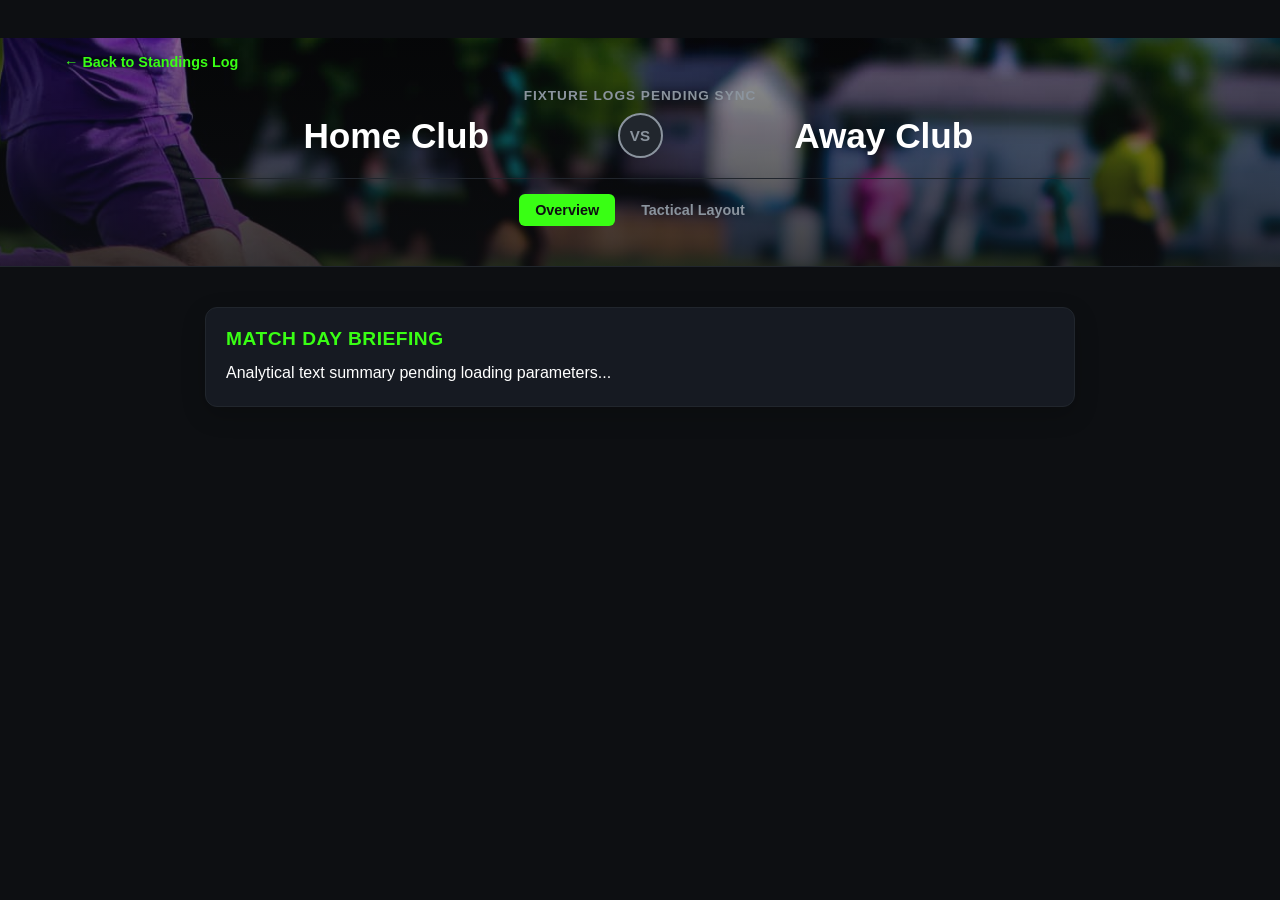
==== commit 80bb9397: "Add files via upload" ====
--- a/match-report.html
+++ b/match-report.html
@@ -4,7 +4,7 @@
     <meta charset="UTF-8">
     <meta name="viewport" content="width=device-width, initial-scale=1.0">
     <title>KMSL Match Center | Live Report Central</title>
-    <link rel="stylesheet" href="styles.css?v=2.2">
+    <link rel="stylesheet" href="styles.css?v=2.9">
     <style>
         .back-link-wrapper { position: absolute; top: 15px; left: 5%; z-index: 50; }
         .back-link { color: var(--accent); text-decoration: none; font-weight: 600; font-size: 0.9rem; cursor: pointer; display: inline-block; }
@@ -23,52 +23,42 @@
         .report-tab-pane { display: none; width: 100%; margin-top: 20px; }
         .report-tab-pane.active { display: block; }
 
-        /* FORMATION STRIP SUB-BANNERS */
         .formation-team-header-bar { display: flex; align-items: center; justify-content: space-between; background: #1f242c; border: 1px solid #21262d; border-radius: 6px; padding: 10px 15px; margin-bottom: 15px; width: 100%; max-width: 540px; }
         .team-badge-pill-identity { display: flex; align-items: center; gap: 8px; font-weight: 800; font-size: 0.95rem; }
         .formation-numeric-tag { background: rgba(255,255,255,0.05); color: var(--text-muted); font-size: 0.78rem; font-weight: 700; padding: 4px 8px; border-radius: 4px; border: 1px solid #30363d; }
 
         .pitch-outer-scroller { width: 100%; overflow-x: auto; padding: 10px 0; display: flex; flex-direction: column; align-items: center; }
 
-        /* OVERLAPPING TEAM BENCH WRAPPER SYSTEM */
-        .world-cup-bench-layout { display: grid; grid-template-columns: 1fr 100px 1fr; width: 100%; max-width: 540px; background: #161a22; border: 1px solid #21262d; border-radius: 12px; margin-top: 25px; overflow: hidden; box-shadow: 0 8px 24px rgba(0,0,0,0.4); }
+        .world-cup-bench-layout { display: grid; grid-template-columns: 1fr 45px 1fr; width: 100%; max-width: 540px; background: #161a22; border: 1px solid #21262d; border-radius: 12px; margin-top: 25px; overflow: hidden; box-shadow: 0 8px 24px rgba(0,0,0,0.4); }
         .bench-center-divider-hub { background: #0d0f12; border-left: 1px solid #21262d; border-right: 1px solid #21262d; display: flex; align-items: center; justify-content: center; text-align: center; }
-        .bench-center-divider-hub h4 { font-size: 0.7rem; font-weight: 900; color: var(--accent); text-transform: uppercase; letter-spacing: 1.5px; writing-mode: vertical-lr; transform: rotate(180deg); }
+        .bench-center-divider-hub h4 { font-size: 0.62rem; font-weight: 900; color: var(--accent); text-transform: uppercase; letter-spacing: 1.5px; writing-mode: vertical-lr; transform: rotate(180deg); padding: 10px 0; }
+        .bench-team-side-wing { padding: 15px 14px; display: flex; flex-direction: column; gap: 8px; }
+        .bench-wing-title-header { display: flex; align-items: center; gap: 6px; font-size: 0.72rem; font-weight: 800; color: var(--text-muted); text-transform: uppercase; letter-spacing: 0.5px; border-bottom: 1px solid rgba(255,255,255,0.04); padding-bottom: 8px; margin-bottom: 6px; }
         
-        .bench-team-side-wing { padding: 15px 12px; display: flex; flex-direction: column; gap: 8px; }
-        .bench-wing-title-header { display: flex; align-items: center; gap: 6px; font-size: 0.72rem; font-weight: 800; color: var(--text-muted); text-transform: uppercase; letter-spacing: 0.5px; border-bottom: 1px solid rgba(255,255,255,0.04); padding-bottom: 6px; margin-bottom: 4px; }
-        
-        /* HORIZONTAL BENCH ROW IMPLEMENTATION */
-        .bench-horizontal-player-strip { display: flex; align-items: center; gap: 10px; background: rgba(255,255,255,0.01); border: 1px solid rgba(255,255,255,0.03); border-radius: 6px; padding: 6px 10px; }
-        .bench-horizontal-player-strip:hover { border-color: rgba(255,255,255,0.08); background: rgba(255,255,255,0.03); }
-        .bench-portrait-circle { width: 32px; height: 32px; border-radius: 50%; overflow: hidden; border: 1px solid #30363d; flex-shrink: 0; background: #0d0f12; display: flex; align-items: center; justify-content: center; font-size: 0.75rem; }
+        .bench-horizontal-player-strip { display: flex; align-items: center; gap: 10px; background: rgba(255,255,255,0.02); border: 1px solid rgba(255,255,255,0.04); border-radius: 6px; padding: 8px 12px; }
+        .bench-portrait-circle { width: 34px; height: 34px; border-radius: 50%; overflow: hidden; border: 2px solid #30363d; flex-shrink: 0; background: #0d0f12; display: flex; align-items: center; justify-content: center; }
         .bench-portrait-circle img { width: 100%; height: 100%; object-fit: cover; }
-        .bench-profile-name-label { font-size: 0.78rem; font-weight: 700; color: #e6edf3; white-space: nowrap; overflow: hidden; text-overflow: ellipsis; }
+        .bench-profile-name-label { font-size: 0.82rem; font-weight: 700; color: #e6edf3; white-space: nowrap; overflow: hidden; text-overflow: ellipsis; }
 
-        /* VECTOR TEAM BRANDING INDICATORS */
         .vector-logo-box { width: 22px; height: 22px; border-radius: 4px; display: flex; align-items: center; justify-content: center; font-size: 0.85rem; }
         .logo-concept { background: linear-gradient(135deg, #facc15, #000000); color: var(--accent); font-weight: 900; }
-        .logo-iclean  { background: linear-gradient(135deg, #007aff, #ffffff); color: white; font-weight: 900; }
+        .logo-solos    { background: linear-gradient(135deg, #4b5563, #ffffff); color: #0d0f12; font-weight: 900; }
     </style>
 </head>
 <body>
 
     <header class="hero-section" style="min-height: auto; padding: 40px 20px; border-bottom: 1px solid #21262d;">
         <div class="hero-overlay" style="opacity: 0.85;"></div>
-        
         <div class="back-link-wrapper">
             <a href="index.html" class="back-link">← Back to Standings Log</a>
         </div>
-
         <div class="hero-content" style="max-width: 900px; width: 100%;">
             <div class="match-meta-info" id="matchMetaDetails">Fixture Metadata Loading...</div>
-            
             <div class="match-vs-display">
                 <a href="#" class="club-name-link home-side-lbl" id="homeClubLink">Home Club</a>
                 <div class="vs-circle-badge">VS</div>
                 <a href="#" class="club-name-link away-side-lbl" id="awayClubLink">Away Club</a>
             </div>
-
             <div class="match-report-navbar">
                 <button class="match-tab-btn active" onclick="switchReportTab(event, 'overviewPane')">Overview</button>
                 <button class="match-tab-btn" onclick="switchReportTab(event, 'lineupsPane')">Tactical Layout</button>
@@ -77,131 +67,78 @@
     </header>
 
     <main style="max-width: 900px; margin: 0 auto; padding: 20px 15px;">
-        
         <div class="report-tab-pane active" id="overviewPane">
             <div class="podium-card notice-card" style="margin: 0; padding: 20px;">
                 <h2 style="color: var(--accent); font-size: 1.2rem; text-transform: uppercase; margin-bottom: 10px; letter-spacing: 0.5px;">Match Day Briefing</h2>
-                <p id="matchOverviewParagraph" style="line-height: 1.6; color: var(--text-light); font-size: 1rem;">Analytical summary text pending log matrix...</p>
+                <p id="matchOverviewParagraph" style="line-height: 1.6; color: var(--text-light); font-size: 1rem;">Analytical text summary pending loading parameters...</p>
             </div>
         </div>
 
         <div class="report-tab-pane" id="lineupsPane">
             <div class="pitch-outer-scroller">
-                
-                <!-- TOP HEADER: ICLEAN4U ROASTERS -->
                 <div class="formation-team-header-bar" id="homeHeaderBar" style="display: none;">
-                    <div class="team-badge-pill-identity">
-                        <div class="vector-logo-box logo-iclean">🧽</div>
-                        <span>ICLEAN4U Roasters</span>
-                    </div>
+                    <div class="team-badge-pill-identity"><div id="homeLogoPill" class="vector-logo-box">⚙️</div><span id="homeHeaderLabel">Home Team</span></div>
                     <div class="formation-numeric-tag">4-4-2 Flat</div>
                 </div>
 
-                <!-- UN-SQUASHED TACTICAL FIELD CANVAS -->
                 <div id="tacticalPitchCanvas" class="tactical-field-canvas" style="display: none;">
                     <div class="field-midline-stripe"></div>
                     <div class="field-center-circle-ring"></div>
                     <div class="field-penalty-box-top"></div>
                     <div class="field-penalty-box-bottom"></div>
                     
-                    <!-- ICLEAN4U ROASTERS (TOP HALF LINES) -->
                     <div class="pitch-player-node" style="top: 6%; left: 50%;"><div class="jersey-icon-circle gk">GK</div><span>GK</span></div>
-                    <div class="pitch-player-node" style="top: 17%; left: 16%;"><div class="jersey-icon-circle">DF</div><span>Berger</span></div>
-                    <div class="pitch-player-node" style="top: 15%; left: 39%;"><div class="jersey-icon-circle">DF</div><span>Zink</span></div>
+                    <div class="pitch-player-node" style="top: 17%; left: 16%;"><div class="jersey-icon-circle">DF</div><span>Def 1</span></div>
+                    <div class="pitch-player-node" style="top: 15%; left: 39%;"><div class="jersey-icon-circle">DF</div><span>Def 2</span></div>
                     <div class="pitch-player-node" style="top: 15%; left: 61%;"><div class="jersey-icon-circle">DF</div><span>Def 3</span></div>
                     <div class="pitch-player-node" style="top: 17%; left: 84%;"><div class="jersey-icon-circle">DF</div><span>Def 4</span></div>
                     <div class="pitch-player-node" style="top: 35%; left: 16%;"><div class="jersey-icon-circle">MF</div><span>Mid 1</span></div>
                     <div class="pitch-player-node" style="top: 32%; left: 39%;"><div class="jersey-icon-circle">MF</div><span>Mid 2</span></div>
                     <div class="pitch-player-node" style="top: 32%; left: 61%;"><div class="jersey-icon-circle">MF</div><span>Mid 3</span></div>
                     <div class="pitch-player-node" style="top: 35%; left: 84%;"><div class="jersey-icon-circle">MF</div><span>Mid 4</span></div>
-                    <div class="pitch-player-node" style="top: 45%; left: 34%;"><div class="jersey-icon-circle">FW</div><span>Francis</span></div>
-                    <div class="pitch-player-node" style="top: 45%; left: 66%;"><div class="jersey-icon-circle">FW</div><span>Morgan</span></div>
+                    <div class="pitch-player-node" style="top: 44%; left: 34%;"><div class="jersey-icon-circle">FW</div><span>Striker 1</span></div>
+                    <div class="pitch-player-node" style="top: 44%; left: 66%;"><div class="jersey-icon-circle">FW</div><span>Striker 2</span></div>
                     
-                    <!-- CONCEPT PHYSIO VERNON (BOTTOM HALF LINES - TRADITIONAL 4-4-2) -->
-                    <!-- Strikers Line (Safely Below Center Stripe) -->
-                    <div class="pitch-player-node" style="bottom: 45%; left: 34%;"><div class="jersey-icon-circle"><img src="https://kmsl.ca/upload/id_photos/4164.jpg"></div><span>Carter (ST)</span></div>
-                    <div class="pitch-player-node" style="bottom: 45%; left: 66%;"><div class="jersey-icon-circle"><img src="https://kmsl.ca/upload/id_photos/4202.jpg"></div><span>Adam (ST)</span></div>
-                    <!-- Midfield Line -->
+                    <div class="pitch-player-node" style="bottom: 44%; left: 34%;"><div class="jersey-icon-circle"><img src="https://kmsl.ca/upload/id_photos/4164.jpg"></div><span>Carter (ST)</span></div>
+                    <div class="pitch-player-node" style="bottom: 44%; left: 66%;"><div class="jersey-icon-circle"><img src="https://kmsl.ca/upload/id_photos/4202.jpg"></div><span>Adam (ST)</span></div>
                     <div class="pitch-player-node" style="bottom: 35%; left: 16%;"><div class="jersey-icon-circle"><img src="https://kmsl.ca/upload/id_photos/4082.jpg"></div><span>Mike (LM)</span></div>
-                    <div class="pitch-player-node" style="bottom: 32%; left: 39%;"><div class="jersey-icon-circle"><img src="https://kmsl.ca/upload/id_photos/4346.jpg"></div><span>Devonie (CM)</span></div>
-                    <div class="pitch-player-node" style="bottom: 32%; left: 61%;"><div class="jersey-icon-circle"><img src="https://kmsl.ca/upload/id_photos/3606.jpg"></div><span>Nico (AM)</span></div>
+                    <div class="pitch-player-node" style="bottom: 32%; left: 39%;"><div class="jersey-icon-circle"><img src="devani.jpeg"></div><span>Devonie (CM)</span></div>
+                    <div class="pitch-player-node" style="bottom: 32%; left: 61%;"><div class="jersey-icon-circle"><img src="nico.jpeg"></div><span>Nico (AM)</span></div>
                     <div class="pitch-player-node" style="bottom: 35%; left: 84%;"><div class="jersey-icon-circle highlight"><img src="https://kmsl.ca/upload/id_photos/4307.jpg"></div><span style="color:var(--accent); font-weight:800;">Kuda (RM)</span></div>
-                    <!-- Defensive Line -->
                     <div class="pitch-player-node" style="bottom: 17%; left: 16%;"><div class="jersey-icon-circle"><img src="https://kmsl.ca/upload/id_photos/4064.jpg"></div><span>Minh (LB)</span></div>
-                    <div class="pitch-player-node" style="bottom: 15%; left: 39%;"><div class="jersey-icon-circle fallback-avatar">DF</div><span>Tata (CB)</span></div>
-                    <div class="pitch-player-node" style="bottom: 15%; left: 61%;"><div class="jersey-icon-circle"><img src="https://kmsl.ca/upload/id_photos/4111.jpg"></div><span>Quinn (CB)</span></div>
-                    <div class="pitch-player-node" style="bottom: 17%; left: 84%;"><div class="jersey-icon-circle"><img src="https://kmsl.ca/upload/id_photos/4063.jpg"></div><span>Bekim (RB)</span></div>
-                    <!-- Keeper -->
+                    <div class="pitch-player-node" style="bottom: 15%; left: 39%;"><div class="jersey-icon-circle"><img src="tata.jpeg"></div><span>Tapiwa (CB)</span></div>
+                    <div class="pitch-player-node" style="bottom: 15%; left: 61%;"><div class="jersey-icon-circle"><img src="quinn.jpeg"></div><span>Quinn (CB)</span></div>
+                    <div class="pitch-player-node" style="bottom: 17%; left: 84%;"><div class="jersey-icon-circle"><img src="bekim.jpeg"></div><span>Bekim (RB)</span></div>
                     <div class="pitch-player-node" style="bottom: 6%; left: 50%;"><div class="jersey-icon-circle gk"><img src="https://kmsl.ca/upload/id_photos/4068.jpg"></div><span>Tyler (GK)</span></div>
                 </div>
 
-                <!-- BOTTOM HEADER: CONCEPT PHYSIO VERNON -->
                 <div class="formation-team-header-bar" id="awayHeaderBar" style="display: none; margin-top: 15px;">
-                    <div class="team-badge-pill-identity">
-                        <div class="vector-logo-box logo-concept">⚡</div>
-                        <span style="color: var(--accent);">Concept Physio Vernon</span>
-                    </div>
+                    <div class="team-badge-pill-identity"><div class="vector-logo-box logo-concept">⚡</div><span style="color: var(--accent);">Concept Physio Vernon</span></div>
                     <div class="formation-numeric-tag">4-4-2 Diamond</div>
                 </div>
 
-                <!-- WORLD CUP ACCURATE SIDE-BY-SIDE INTERACTIVE BENCH WRAPPER -->
                 <div id="splitBenchContainer" class="world-cup-bench-layout" style="display: none;">
-                    
-                    <!-- LEFT SIDE BENCH: HOME TEAM -->
                     <div class="bench-team-side-wing">
-                        <div class="bench-wing-title-header">
-                            <div class="vector-logo-box logo-iclean" style="width:14px; height:14px; font-size:0.5rem;">🧽</div>
-                            <span>ICLEAN4U Bench</span>
-                        </div>
-                        <div class="bench-horizontal-player-strip">
-                            <div class="bench-portrait-circle">👤</div>
-                            <div class="bench-profile-name-label">Sub Player 1</div>
-                        </div>
-                        <div class="bench-horizontal-player-strip">
-                            <div class="bench-portrait-circle">👤</div>
-                            <div class="bench-profile-name-label">Sub Player 2</div>
-                        </div>
+                        <div class="bench-wing-title-header"><span id="leftBenchHeader">Opponent Bench</span></div>
+                        <div class="bench-horizontal-player-strip"><div class="bench-portrait-circle">👤</div><div class="bench-profile-name-label">Sub Roster 1</div></div>
                     </div>
-
-                    <!-- CENTER HUB STRIP SEPARATOR -->
-                    <div class="bench-center-divider-hub">
-                        <h4>SUBSTITUTES BENCH</h4>
+                    <div class="bench-center-divider-hub"><h4>BENCH</h4></div>
+                    <div class="bench-team-side-wing">
+                        <div class="bench-wing-title-header" style="justify-content: flex-end;"><span>Concept Bench</span><div class="vector-logo-box logo-concept" style="width:14px; height:14px; font-size:0.5rem;">⚡</div></div>
+                        <div class="bench-horizontal-player-strip"><div class="bench-portrait-circle"><img src="evan.jpeg"></div><div class="bench-profile-name-label">Evan Aasen</div></div>
+                        <div class="bench-horizontal-player-strip"><div class="bench-portrait-circle"><img src="lucas.jpeg"></div><div class="bench-profile-name-label">Lucas Johnson</div></div>
+                        <div class="bench-horizontal-player-strip"><div class="bench-portrait-circle"><img src="aiden.jpeg"></div><div class="bench-profile-name-label">Aidan Spraggs</div></div>
+                        <div class="bench-horizontal-player-strip"><div class="bench-portrait-circle"><img src="ethan.jpeg"></div><div class="bench-profile-name-label">Ethan Nickoli</div></div>
+                        <div class="bench-horizontal-player-strip"><div class="bench-portrait-circle"><img src="ryan.jpeg"></div><div class="bench-profile-name-label">Ryan Commance</div></div>
                     </div>
-
-                    <!-- RIGHT SIDE BENCH: AWAY TEAM (CONCEPT PHYSIO ACTIVE ROSTER DATA) -->
-                    <div class="bench-team-side-wing">
-                        <div class="bench-wing-title-header" style="justify-content: flex-end;">
-                            <span>Concept Bench</span>
-                            <div class="vector-logo-box logo-concept" style="width:14px; height:14px; font-size:0.5rem;">⚡</div>
-                        </div>
-                        <div class="bench-horizontal-player-strip">
-                            <div class="bench-portrait-circle"><img src="https://kmsl.ca/upload/id_photos/4081.jpg"></div>
-                            <div class="bench-profile-name-label">Evan Aasen</div>
-                        </div>
-                        <div class="bench-horizontal-player-strip">
-                            <div class="bench-portrait-circle"><img src="https://kmsl.ca/upload/id_photos/4087.jpg"></div>
-                            <div class="bench-profile-name-label">T. Mutembwa</div>
-                        </div>
-                        <div class="bench-horizontal-player-strip">
-                            <div class="bench-portrait-circle"><img src="https://kmsl.ca/upload/id_photos/4477.jpg"></div>
-                            <div class="bench-profile-name-label">R. Atkinson</div>
-                        </div>
-                        <div class="bench-horizontal-player-strip">
-                            <div class="bench-portrait-circle"><img src="https://kmsl.ca/upload/id_photos/4071.jpg"></div>
-                            <div class="bench-profile-name-label">B. Bohmer</div>
-                        </div>
-                    </div>
-
                 </div>
             </div>
         </div>
-
     </main>
 
     <script>
         const urlParams = new URLSearchParams(window.location.search);
         const matchKey = urlParams.get('match');
-
         const metaField = document.getElementById('matchMetaDetails');
         const homeName = document.getElementById('homeClubLink');
         const awayName = document.getElementById('awayClubLink');
@@ -210,38 +147,40 @@
         const splitBench = document.getElementById('splitBenchContainer');
         const homeBar = document.getElementById('homeHeaderBar');
         const awayBar = document.getElementById('awayHeaderBar');
+        const homeLogo = document.getElementById('homeLogoPill');
+        const homeLbl = document.getElementById('homeHeaderLabel');
+        const leftBench = document.getElementById('leftBenchHeader');
 
-        if (matchKey === 'concept-iclean') {
-            homeName.innerText = "ICLEAN4U Roasters";
+        if (matchKey === 'concept-solos' || matchKey === 'concept-iclean') {
+            const isSolos = (matchKey === 'concept-solos');
+            homeName.innerText = isSolos ? "Solos Energy Mules" : "ICLEAN4U Roasters";
             awayName.innerText = "Concept Physio Vernon";
-            homeName.href = "team-hub.html?team=iclean";
+            homeName.href = isSolos ? "team-hub.html?team=solos" : "team-hub.html?team=iclean"; 
             awayName.href = "team-hub.html?team=concept";
-            metaField.innerText = "6:30 PM • Tuesday, June 16, 2026 @ Beasley 1";
-            overviewText.innerText = "A massive battle under the lights. The top tier attacking matrix of ICLEAN4U takes on a battle-ready Concept Physio Vernon squad striving to capture crucial tactical performance points to break into the table center logs rankings.";
-            pitchWrapper.style.display = 'block';
-            splitBench.style.display = 'grid';
-            homeBar.style.display = 'flex';
+            
+            metaField.innerText = isSolos ? "8:30 PM • Tuesday, July 7, 2026 @ Beasley 1" : "6:30 PM • Tuesday, June 16, 2026 @ Beasley 1";
+            overviewText.innerText = "Official game data loaded. Team setups locked.";
+            
+            homeLogo.className = isSolos ? "vector-logo-box logo-solos" : "vector-logo-box logo-iclean";
+            homeLogo.innerText = isSolos ? "⚙️" : "🧽";
+            homeLbl.innerText = isSolos ? "Solos Energy Rented Mules" : "ICLEAN4U Roasters";
+            leftBench.innerText = isSolos ? "Solos Bench" : "ICLEAN Bench";
+
+            pitchWrapper.style.display = 'block'; 
+            splitBench.style.display = 'grid'; 
+            homeBar.style.display = 'flex'; 
             awayBar.style.display = 'flex';
-
-            document.querySelectorAll('.jersey-icon-circle:not(.gk):not(.highlight)').forEach(node => {
-                node.style.borderColor = "#facc15"; 
-            });
+            document.querySelectorAll('.jersey-icon-circle:not(.gk):not(.highlight)').forEach(n => n.style.borderColor = "#facc15");
         } else {
-            homeName.innerText = "Home Club";
-            awayName.innerText = "Away Club";
-            metaField.innerText = "Match Schedule Logs Pending Configuration Data Sync";
-            overviewText.innerText = "Analytical summary profiles locked by match officials.";
-            pitchWrapper.style.display = 'none';
-            splitBench.style.display = 'none';
-            homeBar.style.display = 'none';
-            awayBar.style.display = 'none';
+            homeName.innerText = "Home Club"; awayName.innerText = "Away Club";
+            metaField.innerText = "Fixture Logs Pending Sync";
+            pitchWrapper.style.display = 'none'; splitBench.style.display = 'none';
         }
 
         function switchReportTab(event, tabId) {
             document.querySelectorAll('.match-tab-btn').forEach(b => b.classList.remove('active'));
             document.querySelectorAll('.report-tab-pane').forEach(p => p.classList.remove('active'));
-            event.currentTarget.classList.add('active');
-            document.getElementById(tabId).classList.add('active');
+            event.currentTarget.classList.add('active'); document.getElementById(tabId).classList.add('active');
         }
     </script>
 </body>
